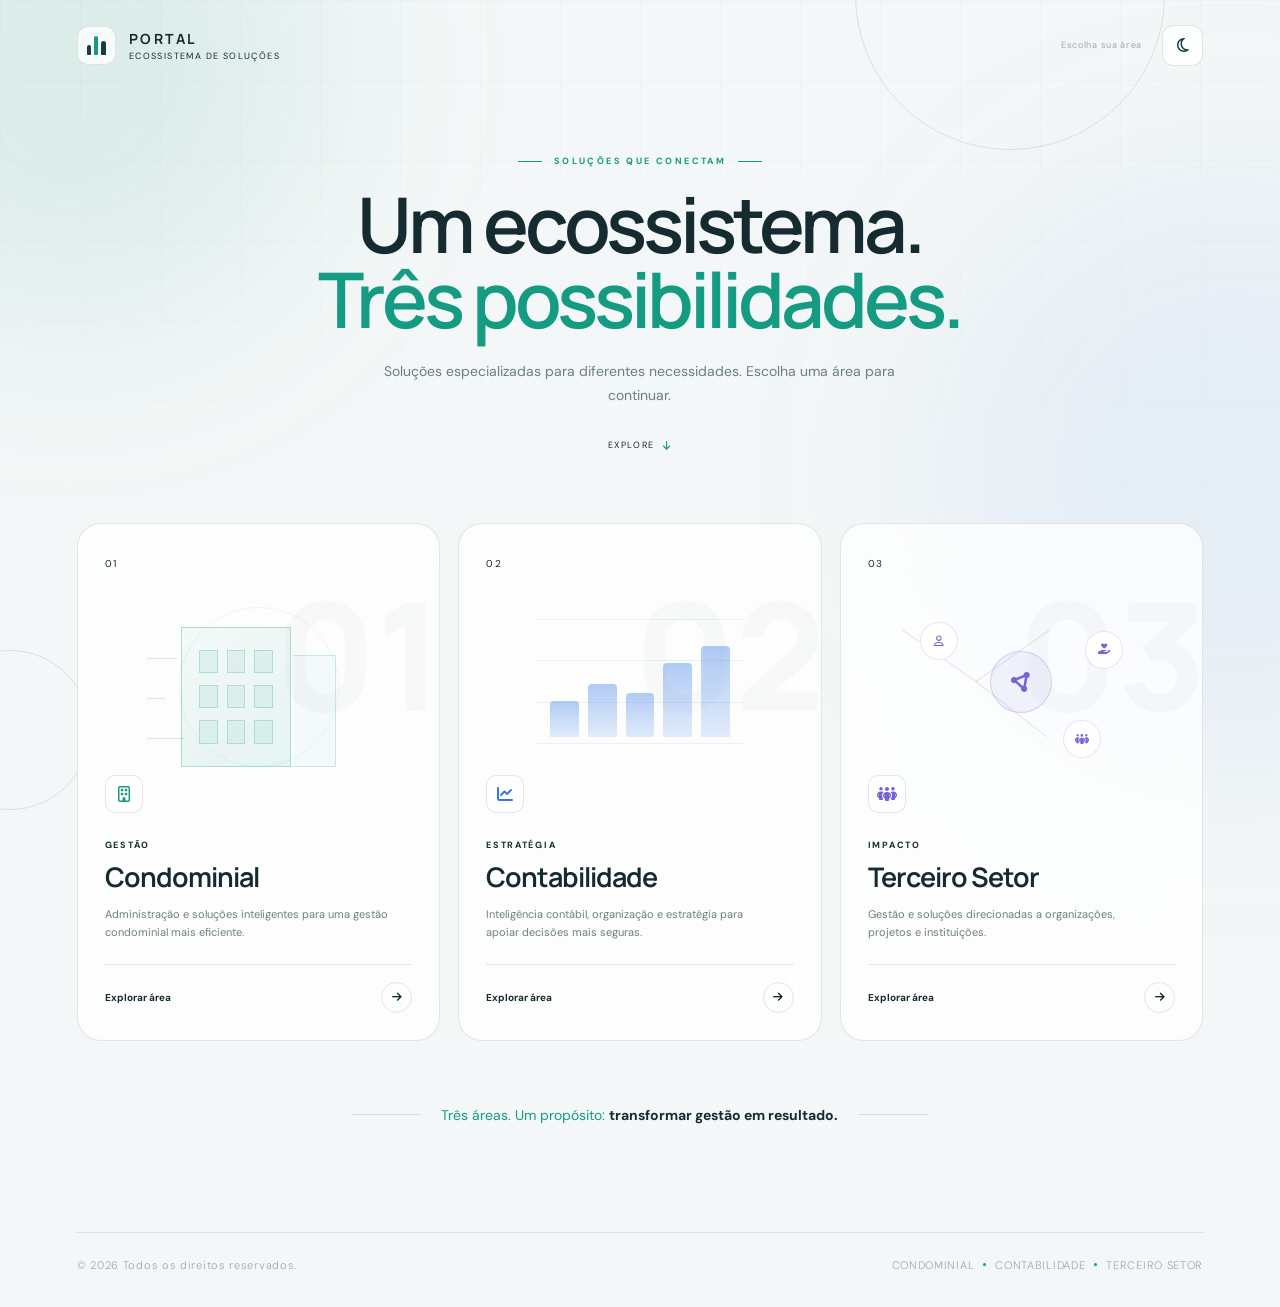
==== index.html @ c0bef86b "Adiciona páginas e arquivos do site  2. 2." ====
<!DOCTYPE html>
<html lang="pt-BR">

<head>
    <meta charset="UTF-8">

    <meta
        name="viewport"
        content="width=device-width, initial-scale=1.0"
    >

    <title>Portal | Escolha sua área</title>

    <meta
        name="description"
        content="Soluções especializadas para diferentes áreas de gestão."
    >

    <!-- FONTES -->
    <link rel="preconnect" href="https://fonts.googleapis.com">
    <link rel="preconnect" href="https://fonts.gstatic.com" crossorigin>

    <link
        href="https://fonts.googleapis.com/css2?family=DM+Sans:wght@400;500;600;700&family=Manrope:wght@500;600;700;800&display=swap"
        rel="stylesheet"
    >

    <!-- ÍCONES -->
    <link
        rel="stylesheet"
        href="https://cdnjs.cloudflare.com/ajax/libs/font-awesome/6.5.2/css/all.min.css"
    >

    <link rel="stylesheet" href="style.css">
</head>


<body>

    <!-- ==================================================
         FUNDO
    =================================================== -->

    <div class="background-grid"></div>

    <div class="glow glow-one"></div>
    <div class="glow glow-two"></div>

    <div class="orb orb-one"></div>
    <div class="orb orb-two"></div>


    <!-- ==================================================
         HEADER
    =================================================== -->

    <header class="portal-header">

        <div class="container header-content">

            <!--
                Futuramente colocamos aqui
                o nome/logo da empresa.
            -->

            <a href="index.html" class="brand">

                <div class="brand-symbol">
                    <span></span>
                    <span></span>
                    <span></span>
                </div>

                <div class="brand-text">
                    <strong>PORTAL</strong>
                    <small>ECOSSISTEMA DE SOLUÇÕES</small>
                </div>

            </a>


            <div class="header-right">

                <span class="header-message">
                    Escolha sua área
                </span>

                <button
                    class="theme-toggle"
                    id="themeToggle"
                    aria-label="Alterar tema"
                    title="Alterar tema"
                >
                    <i
                        class="fa-regular fa-moon"
                        id="themeIcon"
                    ></i>
                </button>

            </div>

        </div>

    </header>


    <!-- ==================================================
         MAIN
    =================================================== -->

    <main>

        <section class="hero">

            <div class="container">


                <!-- ======================================
                     INTRO
                ======================================= -->

                <div class="hero-intro">

                    <div class="eyebrow">

                        <span></span>

                        SOLUÇÕES QUE CONECTAM

                        <span></span>

                    </div>


                    <h1>
                        Um ecossistema.
                        <span>Três possibilidades.</span>
                    </h1>


                    <p>
                        Soluções especializadas para diferentes
                        necessidades. Escolha uma área para
                        continuar.
                    </p>


                    <div class="scroll-indicator">

                        <span>
                            EXPLORE
                        </span>

                        <i class="fa-solid fa-arrow-down"></i>

                    </div>

                </div>



                <!-- ======================================
                     CARDS
                ======================================= -->

                <div class="areas-grid">


                    <!-- ==================================
                         CONDOMINIAL
                    =================================== -->

                    <a
                        href="condominial.html"
                        class="area-card condominium-card"
                    >

                        <div class="card-background-number">
                            01
                        </div>


                        <div class="card-top">

                            <span class="card-number">
                                01
                            </span>

                            <span class="card-status">
                                ACESSAR
                            </span>

                        </div>


                        <!-- ILUSTRAÇÃO -->

                        <div class="card-visual building-visual">

                            <div class="building-main">

                                <div class="building-line line-one"></div>
                                <div class="building-line line-two"></div>
                                <div class="building-line line-three"></div>

                                <div class="building-windows">

                                    <span></span>
                                    <span></span>
                                    <span></span>

                                    <span></span>
                                    <span></span>
                                    <span></span>

                                    <span></span>
                                    <span></span>
                                    <span></span>

                                </div>

                            </div>


                            <div class="building-side"></div>

                            <div class="visual-circle"></div>

                        </div>


                        <div class="card-content">

                            <div class="card-icon">

                                <i class="fa-regular fa-building"></i>

                            </div>


                            <span class="card-category">
                                GESTÃO
                            </span>


                            <h2>
                                Condominial
                            </h2>


                            <p>
                                Administração e soluções
                                inteligentes para uma gestão
                                condominial mais eficiente.
                            </p>


                            <div class="card-link">

                                <span>
                                    Explorar área
                                </span>

                                <div class="arrow-circle">

                                    <i class="fa-solid fa-arrow-right"></i>

                                </div>

                            </div>

                        </div>

                    </a>



                    <!-- ==================================
                         CONTABILIDADE
                    =================================== -->

                    <!--
                        ALTERE contabilidade.html
                        caso o nome do seu arquivo seja outro.
                    -->

                    <a
                        href="contabilidade.html"
                        class="area-card accounting-card"
                    >

                        <div class="card-background-number">
                            02
                        </div>


                        <div class="card-top">

                            <span class="card-number">
                                02
                            </span>

                            <span class="card-status">
                                ACESSAR
                            </span>

                        </div>


                        <!-- GRÁFICO ABSTRATO -->

                        <div class="card-visual chart-visual">

                            <div class="chart-lines">

                                <span></span>
                                <span></span>
                                <span></span>
                                <span></span>

                            </div>


                            <div class="chart-bars">

                                <span style="height: 32%"></span>
                                <span style="height: 48%"></span>
                                <span style="height: 40%"></span>
                                <span style="height: 67%"></span>
                                <span style="height: 82%"></span>

                            </div>


                            <div class="chart-line">

                                <i></i>
                                <i></i>
                                <i></i>
                                <i></i>

                            </div>

                        </div>


                        <div class="card-content">

                            <div class="card-icon">

                                <i class="fa-solid fa-chart-line"></i>

                            </div>


                            <span class="card-category">
                                ESTRATÉGIA
                            </span>


                            <h2>
                                Contabilidade
                            </h2>


                            <p>
                                Inteligência contábil,
                                organização e estratégia para
                                apoiar decisões mais seguras.
                            </p>


                            <div class="card-link">

                                <span>
                                    Explorar área
                                </span>

                                <div class="arrow-circle">

                                    <i class="fa-solid fa-arrow-right"></i>

                                </div>

                            </div>

                        </div>

                    </a>



                    <!-- ==================================
                         TERCEIRO SETOR
                    =================================== -->

                    <a
                        href="terceirosetor.html"
                        class="area-card social-card"
                    >

                        <div class="card-background-number">
                            03
                        </div>


                        <div class="card-top">

                            <span class="card-number">
                                03
                            </span>

                            <span class="card-status">
                                ACESSAR
                            </span>

                        </div>


                        <!-- CONEXÕES -->

                        <div class="card-visual network-visual">

                            <div class="network-center">

                                <i class="fa-solid fa-circle-nodes"></i>

                            </div>


                            <span class="network-line network-line-one"></span>
                            <span class="network-line network-line-two"></span>
                            <span class="network-line network-line-three"></span>


                            <div class="network-node node-one">
                                <i class="fa-regular fa-user"></i>
                            </div>


                            <div class="network-node node-two">
                                <i class="fa-solid fa-hand-holding-heart"></i>
                            </div>


                            <div class="network-node node-three">
                                <i class="fa-solid fa-people-group"></i>
                            </div>

                        </div>


                        <div class="card-content">

                            <div class="card-icon">

                                <i class="fa-solid fa-people-group"></i>

                            </div>


                            <span class="card-category">
                                IMPACTO
                            </span>


                            <h2>
                                Terceiro Setor
                            </h2>


                            <p>
                                Gestão e soluções direcionadas
                                a organizações, projetos e
                                instituições.
                            </p>


                            <div class="card-link">

                                <span>
                                    Explorar área
                                </span>

                                <div class="arrow-circle">

                                    <i class="fa-solid fa-arrow-right"></i>

                                </div>

                            </div>

                        </div>

                    </a>

                </div>



                <!-- ======================================
                     FOOTER DA HOME
                ======================================= -->

                <div class="portal-message">

                    <span></span>

                    <p>
                        Três áreas. Um propósito:
                        <strong>
                            transformar gestão em resultado.
                        </strong>
                    </p>

                    <span></span>

                </div>

            </div>

        </section>

    </main>


    <!-- ==================================================
         FOOTER
    =================================================== -->

    <footer>

        <div class="container footer-content">

            <p>
                © <span id="year"></span>
                Todos os direitos reservados.
            </p>


            <div>

                <span>
                    CONDOMINIAL
                </span>

                <i></i>

                <span>
                    CONTABILIDADE
                </span>

                <i></i>

                <span>
                    TERCEIRO SETOR
                </span>

            </div>

        </div>

    </footer>


    <script src="inicio.js"></script>

</body>
</html>
---- style.css ----
/* ======================================================
   PORTAL
   ECOSSISTEMA DE SOLUÇÕES
====================================================== */

:root {

    --background: #f4f7f7;
    --surface: rgba(255, 255, 255, .76);
    --surface-solid: #ffffff;

    --text: #152b30;
    --text-soft: #6c7e82;
    --text-light: #9aa9ac;

    --line: rgba(21, 43, 48, .11);

    --primary: #153e47;
    --green: #149b82;
    --blue: #3478e5;
    --violet: #7464d8;

    --card-radius: 24px;

    --shadow:
        0 30px 80px rgba(25, 54, 60, .10);

}


/* ======================================================
   RESET
====================================================== */

* {
    margin: 0;
    padding: 0;
    box-sizing: border-box;
}


html {
    scroll-behavior: smooth;
}


body {

    min-height: 100vh;

    position: relative;

    overflow-x: hidden;

    background:
        var(--background);

    color:
        var(--text);

    font-family:
        "DM Sans",
        sans-serif;

    -webkit-font-smoothing:
        antialiased;

}


a {
    color: inherit;
    text-decoration: none;
}


button {
    font: inherit;
}


.container {

    width:
        min(1240px, 88%);

    margin:
        0 auto;

}


/* ======================================================
   BACKGROUND
====================================================== */

.background-grid {

    position: fixed;

    inset: 0;

    z-index: -5;

    pointer-events: none;

    opacity: .38;

    background-image:

        linear-gradient(
            var(--line) 1px,
            transparent 1px
        ),

        linear-gradient(
            90deg,
            var(--line) 1px,
            transparent 1px
        );

    background-size:
        80px 80px;

    mask-image:
        linear-gradient(
            to bottom,
            rgba(0,0,0,.5),
            transparent 75%
        );

}


.glow {

    position: fixed;

    z-index: -4;

    border-radius: 50%;

    filter: blur(100px);

    pointer-events: none;

}


.glow-one {

    width: 500px;
    height: 500px;

    left: -180px;
    top: -180px;

    background:
        rgba(20, 155, 130, .11);

}


.glow-two {

    width: 600px;
    height: 600px;

    right: -250px;
    top: 170px;

    background:
        rgba(52, 120, 229, .07);

}


/* DECORAÇÕES */

.orb {

    position: fixed;

    z-index: -3;

    border:
        1px solid var(--line);

    border-radius: 50%;

    pointer-events: none;

}


.orb-one {

    width: 310px;
    height: 310px;

    top: -160px;
    right: 9%;

}


.orb-two {

    width: 160px;
    height: 160px;

    left: -70px;
    bottom: 10%;

}


/* ======================================================
   HEADER
====================================================== */

.portal-header {

    height: 90px;

    position: relative;

    z-index: 100;

    display: flex;

    align-items: center;

}


.header-content {

    display: flex;

    align-items: center;

    justify-content: space-between;

}


/* ======================================================
   MARCA TEMPORÁRIA
====================================================== */

.brand {

    display: flex;

    align-items: center;

    gap: 13px;

}


.brand-symbol {

    width: 39px;
    height: 39px;

    position: relative;

    display: flex;

    align-items: flex-end;

    justify-content: center;

    gap: 3px;

    padding:
        9px;

    border:
        1px solid var(--line);

    border-radius: 11px;

    background:
        var(--surface);

    backdrop-filter:
        blur(15px);

}


.brand-symbol span {

    width: 5px;

    display: block;

    border-radius:
        3px 3px 1px 1px;

    background:
        var(--primary);

}


.brand-symbol span:nth-child(1) {
    height: 10px;
}


.brand-symbol span:nth-child(2) {

    height: 19px;

    background:
        var(--green);

}


.brand-symbol span:nth-child(3) {
    height: 14px;
}


.brand-text strong {

    display: block;

    font-family:
        Manrope,
        sans-serif;

    font-size: 14px;

    letter-spacing: 2.5px;

}


.brand-text small {

    display: block;

    margin-top: 2px;

    color:
        var(--shadow);

    font-size: 9px;

    letter-spacing: 1.4px;

}


/* ======================================================
   HEADER DIREITO
====================================================== */

.header-right {

    display: flex;

    align-items: center;

    gap: 20px;

}


.header-message {

    color:
        var(--text-light);

    font-size: 9px;

    letter-spacing: .7px;

}


.theme-toggle {

    width: 41px;
    height: 41px;

    display: grid;

    place-items: center;

    border:
        1px solid var(--line);

    border-radius: 11px;

    background:
        var(--surface);

    color:
        var(--primary);

    cursor: pointer;

    backdrop-filter:
        blur(15px);

    transition:
        transform .25s ease,
        background .25s ease,
        color .25s ease;

}


.theme-toggle:hover {

    transform:
        translateY(-2px);

    color:
        var(--green);

}


/* ======================================================
   HERO
====================================================== */

.hero {

    min-height:
        calc(100vh - 90px);

    padding:
        65px 0 80px;

}


/* ======================================================
   INTRO
====================================================== */

.hero-intro {

    max-width: 850px;

    margin:
        0 auto 70px;

    text-align: center;

}


.eyebrow {

    display: flex;

    align-items: center;

    justify-content: center;

    gap: 12px;

    color:
        var(--green);

    font-size: 9px;

    font-weight: 700;

    letter-spacing: 2.4px;

}


.eyebrow span {

    width: 24px;
    height: 1px;

    background:
        var(--green);

}


.hero h1 {

    margin:
        19px 0 22px;

    font-family:
        Manrope,
        sans-serif;

    font-size:
        clamp(49px, 6vw, 79px);

    font-weight: 600;

    line-height: .98;

    letter-spacing: -4px;

}


.hero h1 span {

    display: block;

    color:
        var(--green);

}


.hero-intro > p {

    max-width: 530px;

    margin:
        0 auto;

    color:
        var(--text-soft);

    font-size: 14px;

    line-height: 1.75;

}


.scroll-indicator {

    margin-top: 31px;

    display: inline-flex;

    align-items: center;

    gap: 8px;

    color:
        var(--shadow);

    font-size: 9px;

    letter-spacing: 1.6px;

}


.scroll-indicator i {

    color:
        var(--green);

    font-size: 10px;

    animation:
        arrowDown 1.8s infinite;

}


@keyframes arrowDown {

    0%,
    100% {
        transform: translateY(0);
    }

    50% {
        transform: translateY(5px);
    }

}


/* ======================================================
   GRID
====================================================== */

.areas-grid {

    display: grid;

    grid-template-columns:
        repeat(3, 1fr);

    gap: 18px;

}


/* ======================================================
   CARD
====================================================== */

.area-card {

    min-height: 515px;

    position: relative;

    display: flex;

    flex-direction: column;

    overflow: hidden;

    padding: 27px;

    border:
        1px solid var(--line);

    border-radius:
        var(--card-radius);

    background:
        var(--surface);

    backdrop-filter:
        blur(20px);

    transition:
        transform .4s cubic-bezier(.2,.8,.2,1),
        box-shadow .4s ease,
        border-color .4s ease,
        opacity .4s ease;

}


.area-card:hover {

    transform:
        translateY(-10px);

    border-color:
        rgba(20, 155, 130, .35);

    box-shadow:
        var(--shadow);

}


/* OUTROS CARDS DIMINUEM */

.areas-grid:has(.area-card:hover)
.area-card:not(:hover) {

    opacity: .57;

    transform:
        scale(.985);

}


/* ======================================================
   NÚMERO DE FUNDO
====================================================== */

.card-background-number {

    position: absolute;

    right: -5px;
    top: 55px;

    color:
        rgba(21, 43, 48, .025);

    font-family:
        Manrope,
        sans-serif;

    font-size: 150px;

    font-weight: 800;

    line-height: 1;

    pointer-events: none;

}


/* ======================================================
   CARD TOP
====================================================== */

.card-top {

    position: relative;

    z-index: 2;

    display: flex;

    align-items: center;

    justify-content: space-between;

}


.card-number {

    color:
        var(--shadow);

    font-size: 10px;

    letter-spacing: 1.5px;

}


.card-status {

    padding:
        6px 9px;

    border:
        1px solid var(--line);

    border-radius: 20px;

    color:
        var(--text-light);

    font-size: 9px;

    font-weight: 700;

    letter-spacing: 1.4px;

    opacity: 0;

    transform:
        translateY(-5px);

    transition:
        .3s ease;

}


.area-card:hover
.card-status {

    opacity: 1;

    transform:
        translateY(0);

}


/* ======================================================
   CARD VISUAL
====================================================== */

.card-visual {

    height: 170px;

    position: relative;

    margin:
        20px 0 8px;

}


/* ======================================================
   PRÉDIO
====================================================== */

.building-visual {

    display: flex;

    align-items: flex-end;

    justify-content: center;

}


.building-main {

    width: 110px;
    height: 140px;

    position: relative;

    z-index: 2;

    border:
        1px solid
        rgba(20, 155, 130, .30);

    background:

        linear-gradient(
            145deg,
            rgba(20,155,130,.04),
            rgba(20,155,130,.10)
        );

    transition:
        transform .45s ease;

}


.area-card:hover
.building-main {

    transform:
        translateY(-7px);

}


.building-side {

    width: 43px;
    height: 112px;

    margin-left: 2px;

    border:
        1px solid
        rgba(20,155,130,.18);

    border-left: 0;

    background:
        rgba(20,155,130,.035);

}


.building-windows {

    position: absolute;

    inset: 22px 17px;

    display: grid;

    grid-template-columns:
        repeat(3, 1fr);

    gap: 12px 9px;

}


.building-windows span {

    border:
        1px solid
        rgba(20,155,130,.22);

    background:
        rgba(20,155,130,.08);

}


.building-line {

    height: 1px;

    position: absolute;

    left: -35px;

    background:
        rgba(20,155,130,.20);

}


.line-one {

    width: 30px;

    top: 30px;

}


.line-two {

    width: 18px;

    top: 70px;

}


.line-three {

    width: 38px;

    top: 110px;

}


.visual-circle {

    width: 160px;
    height: 160px;

    position: absolute;

    border:
        1px solid
        rgba(20,155,130,.08);

    border-radius: 50%;

}


/* ======================================================
   CONTABILIDADE
====================================================== */

.chart-visual {

    display: flex;

    align-items: center;

    justify-content: center;

}


.chart-lines {

    width: 210px;
    height: 125px;

    position: absolute;

    display: flex;

    flex-direction: column;

    justify-content: space-between;

}


.chart-lines span {

    width: 100%;
    height: 1px;

    background:
        rgba(52,120,229,.10);

}


.chart-bars {

    width: 180px;
    height: 110px;

    position: relative;

    z-index: 2;

    display: flex;

    align-items: flex-end;

    gap: 9px;

}


.chart-bars span {

    flex: 1;

    background:

        linear-gradient(
            to top,
            rgba(52,120,229,.14),
            rgba(52,120,229,.38)
        );

    border-radius:
        4px 4px 1px 1px;

    transition:
        height .45s ease,
        transform .45s ease;

}


.accounting-card:hover
.chart-bars span {

    transform:
        translateY(-5px);

}


.chart-bars span:nth-child(2) {
    transition-delay: .03s;
}


.chart-bars span:nth-child(3) {
    transition-delay: .06s;
}


.chart-bars span:nth-child(4) {
    transition-delay: .09s;
}


.chart-bars span:nth-child(5) {
    transition-delay: .12s;
}


/* ======================================================
   TERCEIRO SETOR
====================================================== */

.network-visual {

    display: flex;

    align-items: center;

    justify-content: center;

}


.network-center {

    width: 62px;
    height: 62px;

    position: relative;

    z-index: 3;

    display: grid;

    place-items: center;

    border:
        1px solid
        rgba(116,100,216,.25);

    border-radius: 50%;

    background:
        rgba(116,100,216,.08);

    color:
        var(--violet);

    font-size: 20px;

    transition:
        transform .4s ease;

}


.social-card:hover
.network-center {

    transform:
        scale(1.1)
        rotate(7deg);

}


.network-node {

    width: 38px;
    height: 38px;

    position: absolute;

    z-index: 3;

    display: grid;

    place-items: center;

    border:
        1px solid
        rgba(116,100,216,.18);

    border-radius: 50%;

    background:
        var(--surface-solid);

    color:
        var(--violet);

    font-size: 11px;

    transition:
        transform .4s ease;

}


.node-one {

    left: 17%;
    top: 15%;

}


.node-two {

    right: 17%;
    top: 20%;

}


.node-three {

    right: 24%;
    bottom: 5%;

}


.social-card:hover
.node-one {

    transform:
        translate(-5px, -4px);

}


.social-card:hover
.node-two {

    transform:
        translate(5px, -4px);

}


.social-card:hover
.node-three {

    transform:
        translate(5px, 5px);

}


.network-line {

    width: 90px;
    height: 1px;

    position: absolute;

    z-index: 1;

    background:
        rgba(116,100,216,.18);

    transform-origin:
        left center;

}


.network-line-one {

    transform:
        rotate(-145deg);

}


.network-line-two {

    transform:
        rotate(-35deg);

}


.network-line-three {

    transform:
        rotate(38deg);

}


/* ======================================================
   CARD CONTENT
====================================================== */

.card-content {

    position: relative;

    z-index: 4;

    margin-top: auto;

}


.card-icon {

    width: 38px;
    height: 38px;

    margin-bottom: 19px;

    display: grid;

    place-items: center;

    border:
        1px solid var(--line);

    border-radius: 10px;

    color:
        var(--green);

    background:
        rgba(255,255,255,.35);

}


.accounting-card
.card-icon {

    color:
        var(--blue);

}


.social-card
.card-icon {

    color:
        var(--violet);

}


.card-category {

    color:
        var(--shadow);

    font-size: 9px;

    font-weight: 700;

    letter-spacing: 1.7px;

}


.card-content h2 {

    margin:
        5px 0 10px;

    font-family:
        Manrope,
        sans-serif;

    font-size: 27px;

    font-weight: 650;

    letter-spacing: -1px;

}


.card-content p {

    max-width: 290px;

    color:
        var(--text-soft);

    font-size: 11px;

    line-height: 1.7;

}


/* ======================================================
   CARD LINK
====================================================== */

.card-link {

    margin-top: 22px;

    padding-top: 17px;

    display: flex;

    align-items: center;

    justify-content: space-between;

    border-top:
        1px solid var(--line);

}


.card-link > span {

    color:
        var(--text);

    font-size: 10px;

    font-weight: 700;

}


.arrow-circle {

    width: 31px;
    height: 31px;

    display: grid;

    place-items: center;

    border:
        1px solid var(--line);

    border-radius: 50%;

    color:
        var(--text);

    font-size: 11px;

    transition:
        transform .3s ease,
        background .3s ease,
        color .3s ease;

}


.area-card:hover
.arrow-circle {

    transform:
        translateX(4px);

    background:
        var(--primary);

    border-color:
        var(--primary);

    color:
        white;

}


/* ======================================================
   MENSAGEM
====================================================== */

.portal-message {

    margin-top: 65px;

    display: flex;

    align-items: center;

    justify-content: center;

    gap: 20px;

    color:
        var(--green);

    text-align: center;

    font-size: 14px;

}


.portal-message > span {

    width: 70px;
    height: 1px;

    background:
        var(--line);

}


.portal-message strong {

    color:
        var(--text);

}


/* ======================================================
   FOOTER
====================================================== */

footer {

    padding:
        28px 0 35px;

    color:
        var(--text-light);

}


.footer-content {

    padding-top: 25px;

    display: flex;

    align-items: center;

    justify-content: space-between;

    border-top:
        1px solid var(--line);

    font-size: 11px;
    font-weight: 300;

    letter-spacing: .7px;

}


.footer-content > div {

    display: flex;

    align-items: center;

    gap: 9px;

}


.footer-content i {

    width: 3px;
    height: 3px;

    background:
        var(--green);

    border-radius: 50%;

}


/* ======================================================
   DARK MODE
====================================================== */

body.dark-theme {

    --background: #0c1013;

    --surface:
        rgba(24, 29, 33, .75);

    --surface-solid:
        #181d21;

    --text:
        #f0f4f3;

    --text-soft:
        #98a5a7;

    --text-light:
        #68777a;

    --line:
        rgba(255,255,255,.075);

    --primary:
        #62d5bd;

    --green:
        #48cdb1;

    --blue:
        #639bf2;

    --violet:
        #9889ed;

    --shadow:
        0 35px 90px
        rgba(0,0,0,.30);

}


body.dark-theme
.background-grid {

    opacity: .25;

}


body.dark-theme
.glow-one {

    background:
        rgba(72,205,177,.08);

}


body.dark-theme
.glow-two {

    background:
        rgba(99,155,242,.05);

}


body.dark-theme
.card-background-number {

    color:
        rgba(255,255,255,.018);

}


body.dark-theme
.card-icon {

    background:
        rgba(255,255,255,.025);

}


body.dark-theme
.area-card:hover {

    border-color:
        rgba(72,205,177,.25);

}


body.dark-theme
.network-node {

    background:
        #1b2024;

}


/* ======================================================
   ENTRADA DOS ELEMENTOS
====================================================== */

.reveal {

    opacity: 0;

    transform:
        translateY(25px);

}


.reveal.visible {

    opacity: 1;

    transform:
        translateY(0);

    transition:
        opacity .7s ease,
        transform .7s ease;

}


/* ======================================================
   RESPONSIVO
====================================================== */

@media (max-width: 950px) {

    .areas-grid {

        grid-template-columns:
            1fr;

        max-width: 650px;

        margin:
            0 auto;

    }


    .area-card {

        min-height: 470px;

    }


    .areas-grid:has(.area-card:hover)
    .area-card:not(:hover) {

        opacity: 1;

        transform: none;

    }


    .hero-intro {

        margin-bottom: 50px;

    }

}


@media (max-width: 600px) {

    .container {

        width: 90%;

    }


    .portal-header {

        height: 75px;

    }


    .brand-text small {

        display: none;

    }


    .header-message {

        display: none;

    }


    .hero {

        padding:
            50px 0 65px;

    }


    .hero h1 {

        font-size: 46px;

        letter-spacing: -2.8px;

    }


    .hero-intro > p {

        font-size: 12px;

    }


    .area-card {

        min-height: 455px;

        padding: 23px;

        border-radius: 20px;

    }


    .card-visual {

        height: 150px;

    }


    .portal-message > span {

        display: none;

    }


    .footer-content {

        flex-direction: column;

        align-items: flex-start;

        gap: 15px;
        font-size: 12px;

    }


    .footer-content > div {

        flex-wrap: wrap;

    }

}
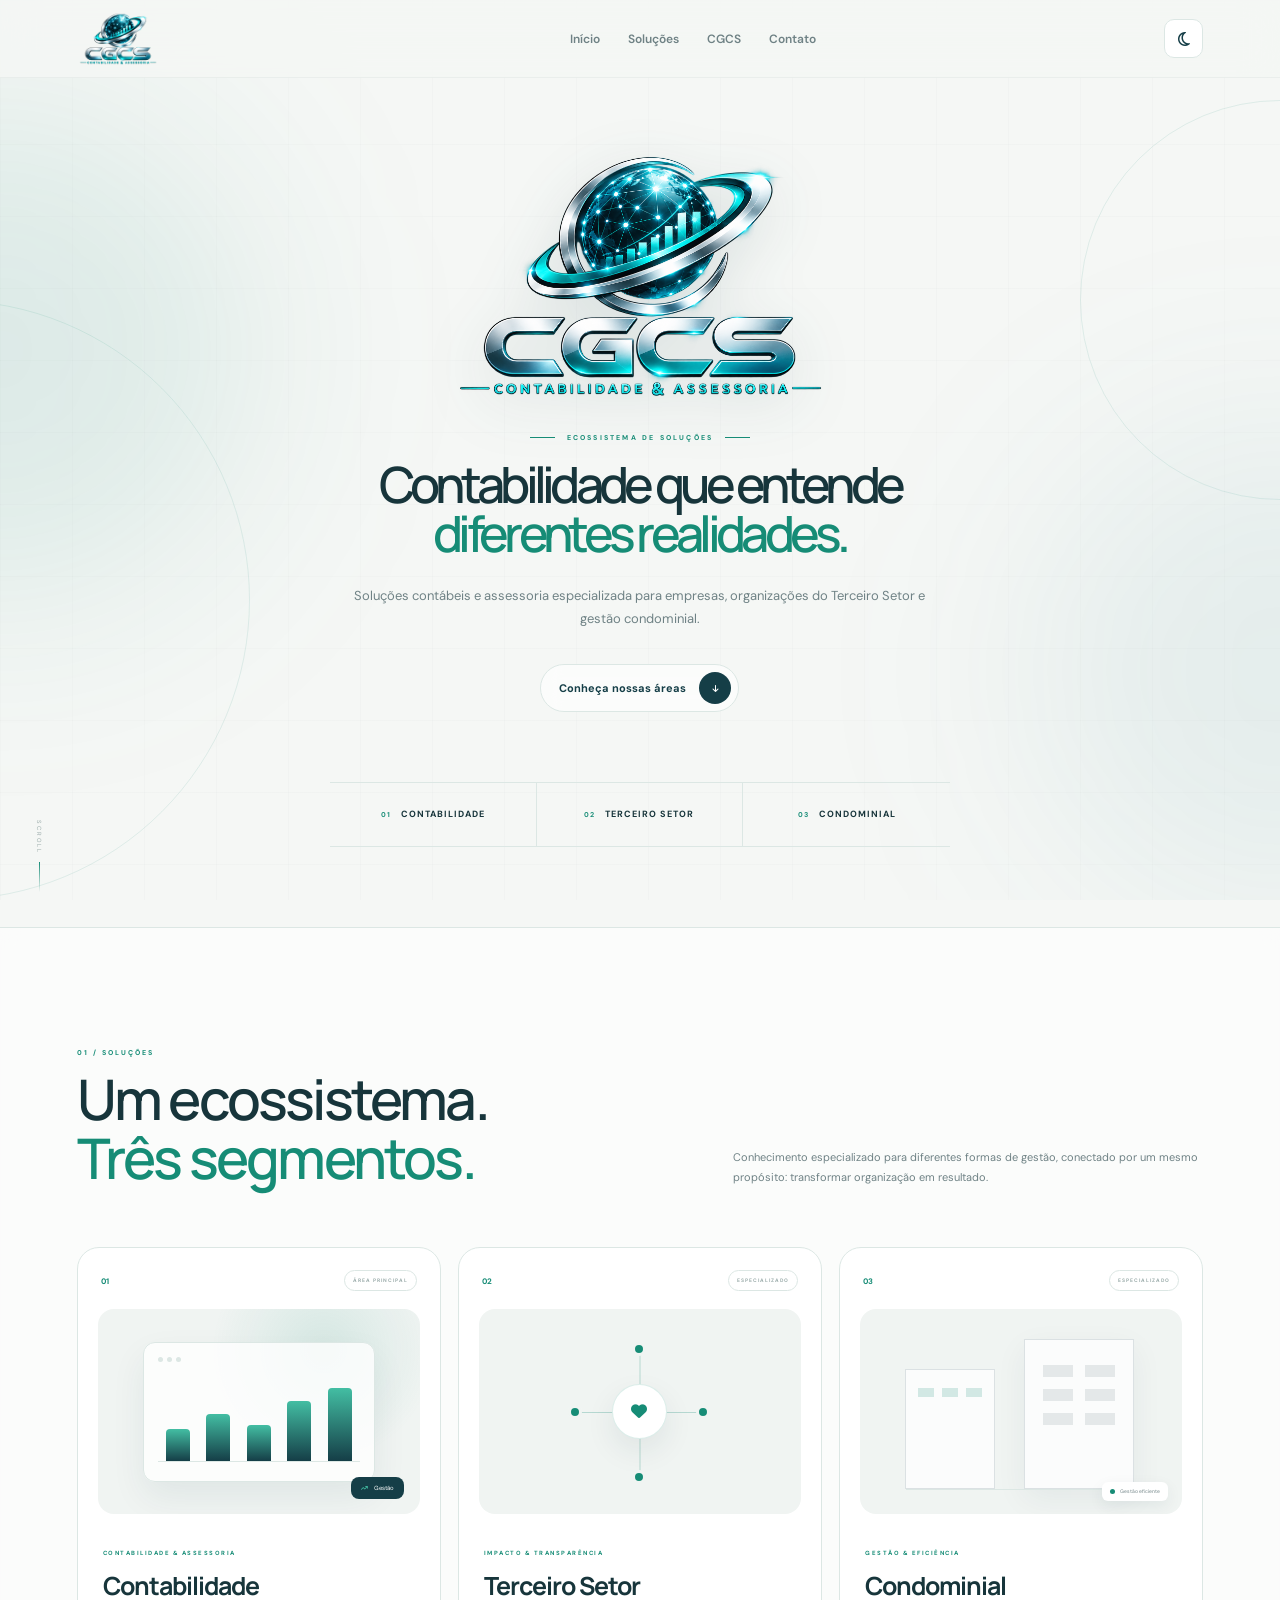
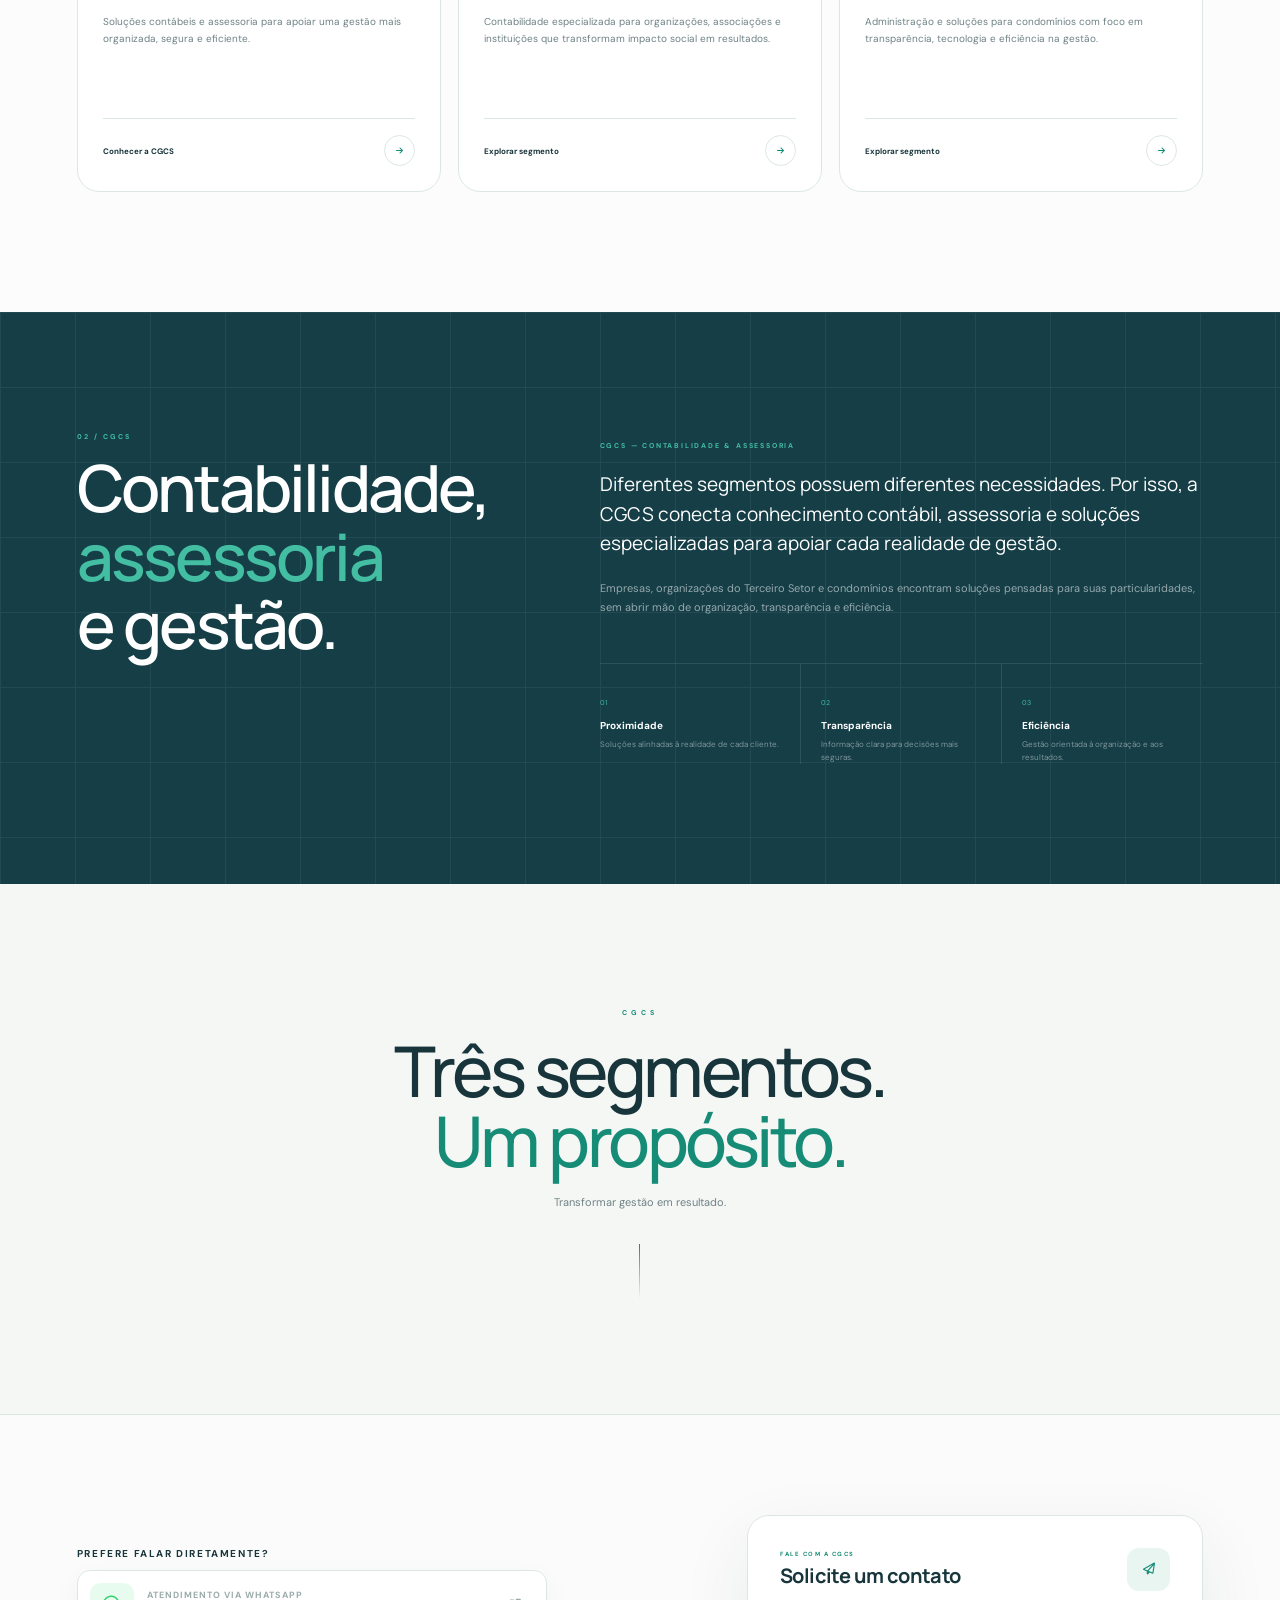
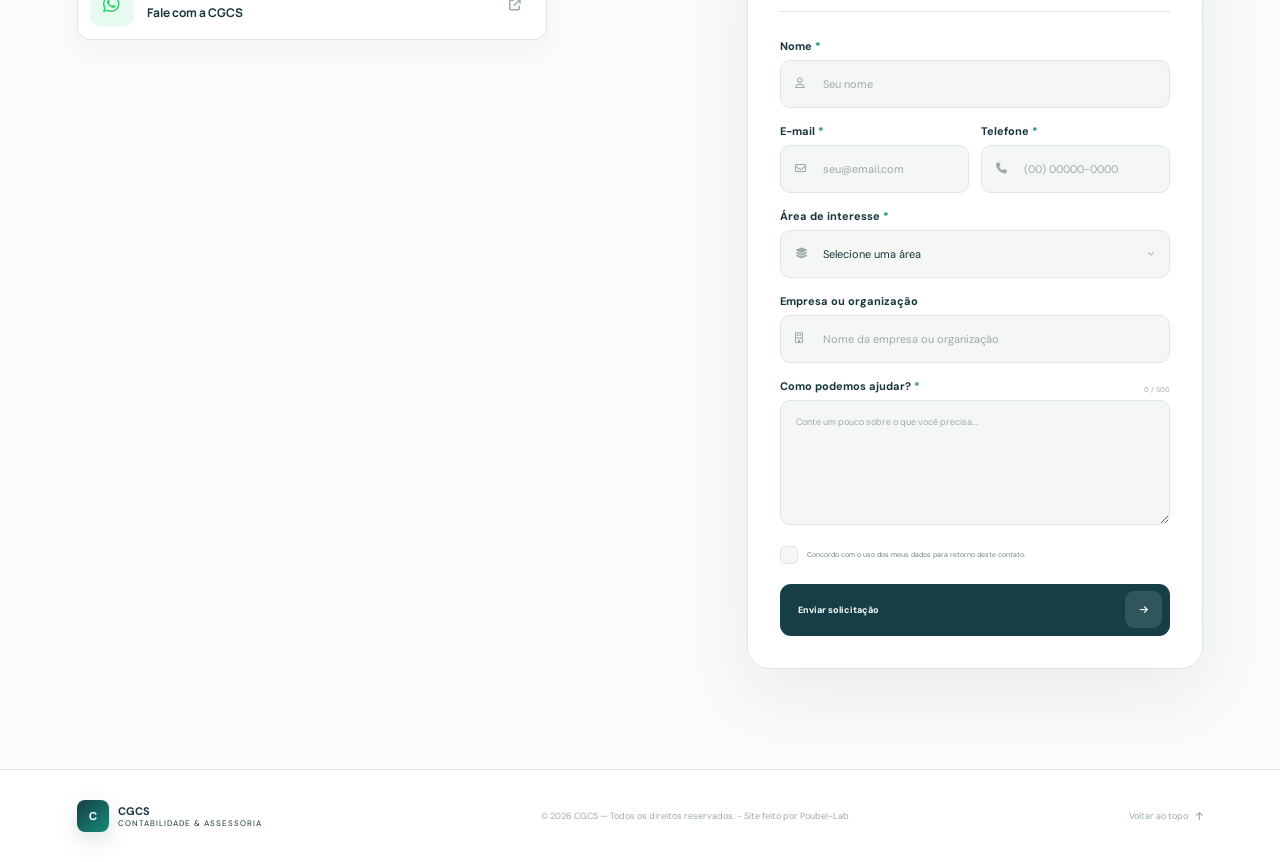
==== commit 496aa877: "Mudança de portal para pagina inicial Tivemos que mudar a pagina para logo" ====
--- a/index.html
+++ b/index.html
@@ -9,23 +9,23 @@
         content="width=device-width, initial-scale=1.0"
     >
 
-    <title>Portal | Escolha sua área</title>
+    <title>CGCS — Contabilidade & Assessoria</title>
 
     <meta
         name="description"
-        content="Soluções especializadas para diferentes áreas de gestão."
+        content="CGCS Contabilidade & Assessoria. Soluções especializadas em contabilidade, terceiro setor e gestão condominial."
     >
 
-    <!-- FONTES -->
+    <!-- GOOGLE FONTS -->
     <link rel="preconnect" href="https://fonts.googleapis.com">
     <link rel="preconnect" href="https://fonts.gstatic.com" crossorigin>
 
     <link
-        href="https://fonts.googleapis.com/css2?family=DM+Sans:wght@400;500;600;700&family=Manrope:wght@500;600;700;800&display=swap"
+        href="https://fonts.googleapis.com/css2?family=DM+Sans:wght@400;500;600;700&family=Manrope:wght@400;500;600;700;800&display=swap"
         rel="stylesheet"
     >
 
-    <!-- ÍCONES -->
+    <!-- FONT AWESOME -->
     <link
         rel="stylesheet"
         href="https://cdnjs.cloudflare.com/ajax/libs/font-awesome/6.5.2/css/all.min.css"
@@ -37,11 +37,13 @@
 
 <body>
 
-    <!-- ==================================================
-         FUNDO
-    =================================================== -->
-
-    <div class="background-grid"></div>
+<!-- =====================================================
+     BACKGROUND
+===================================================== -->
+
+<div class="page-background" aria-hidden="true">
+
+    <div class="grid-background"></div>
 
     <div class="glow glow-one"></div>
     <div class="glow glow-two"></div>
@@ -49,521 +51,1154 @@
     <div class="orb orb-one"></div>
     <div class="orb orb-two"></div>
 
-
-    <!-- ==================================================
-         HEADER
-    =================================================== -->
-
-    <header class="portal-header">
-
-        <div class="container header-content">
-
-            <!--
-                Futuramente colocamos aqui
-                o nome/logo da empresa.
-            -->
-
-            <a href="index.html" class="brand">
-
-                <div class="brand-symbol">
-                    <span></span>
-                    <span></span>
-                    <span></span>
-                </div>
-
-                <div class="brand-text">
-                    <strong>PORTAL</strong>
-                    <small>ECOSSISTEMA DE SOLUÇÕES</small>
-                </div>
-
+</div>
+
+
+<!-- =====================================================
+     HEADER
+===================================================== -->
+
+<header class="header" id="header">
+
+    <div class="container header-container">
+
+        <!-- MARCA -->
+<a href="#inicio" class="brand brand-logo">
+    <img
+        src="logo-cgcs.png"
+        alt="CGCS - Contabilidade & Assessoria"
+        class="header-logo"
+    >
+</a>
+
+
+        <!-- MENU -->
+
+        <nav class="nav" id="nav">
+
+            <a href="#inicio">
+                Início
             </a>
 
-
-            <div class="header-right">
-
-                <span class="header-message">
-                    Escolha sua área
+            <a href="#solucoes">
+                Soluções
+            </a>
+
+            <a href="#cgcs">
+                CGCS
+            </a>
+
+            <a href="#contato">
+                Contato
+            </a>
+
+        </nav>
+
+
+        <!-- AÇÕES -->
+
+        <div class="header-actions">
+
+            <button
+                class="theme-toggle"
+                id="themeToggle"
+                aria-label="Alternar tema"
+            >
+                <i
+                    class="fa-regular fa-moon"
+                    id="themeIcon"
+                ></i>
+            </button>
+
+
+            <button
+                class="menu-toggle"
+                id="menuToggle"
+                aria-label="Abrir menu"
+            >
+                <i class="fa-solid fa-bars"></i>
+            </button>
+
+        </div>
+
+    </div>
+
+</header>
+
+
+
+<main>
+
+
+<!-- =====================================================
+     HERO
+===================================================== -->
+
+<section class="hero" id="inicio">
+
+    <div class="container hero-container">
+
+
+        <!-- MARCA CENTRAL -->
+
+        <div class="hero-brand reveal">
+
+    <img
+        src="logo-cgcs.png"
+        alt="CGCS - Contabilidade & Assessoria"
+        class="hero-logo"
+    >
+
+</div>
+
+
+
+        <!-- EYEBROW -->
+
+        <div class="eyebrow reveal">
+
+            <span class="eyebrow-line"></span>
+
+            <span>
+                ECOSSISTEMA DE SOLUÇÕES
+            </span>
+
+            <span class="eyebrow-line"></span>
+
+        </div>
+
+
+
+        <!-- TÍTULO -->
+
+        <h1 class="reveal">
+
+            Contabilidade que entende
+
+            <span>
+                diferentes realidades.
+            </span>
+
+        </h1>
+
+
+
+        <p class="hero-description reveal">
+
+            Soluções contábeis e assessoria especializada
+            para empresas, organizações do Terceiro Setor
+            e gestão condominial.
+
+        </p>
+
+
+
+        <a
+            href="#solucoes"
+            class="explore-button reveal"
+        >
+
+            <span>
+                Conheça nossas áreas
+            </span>
+
+            <div>
+                <i class="fa-solid fa-arrow-down"></i>
+            </div>
+
+        </a>
+
+
+
+        <!-- INDICADORES -->
+
+        <div class="hero-indicators reveal">
+
+            <div>
+
+                <span class="indicator-number">
+                    01
                 </span>
 
-                <button
-                    class="theme-toggle"
-                    id="themeToggle"
-                    aria-label="Alterar tema"
-                    title="Alterar tema"
-                >
-                    <i
-                        class="fa-regular fa-moon"
-                        id="themeIcon"
-                    ></i>
-                </button>
+                <span>
+                    CONTABILIDADE
+                </span>
 
             </div>
 
-        </div>
-
-    </header>
-
-
-    <!-- ==================================================
-         MAIN
-    =================================================== -->
-
-    <main>
-
-        <section class="hero">
-
-            <div class="container">
-
-
-                <!-- ======================================
-                     INTRO
-                ======================================= -->
-
-                <div class="hero-intro">
-
-                    <div class="eyebrow">
-
-                        <span></span>
-
-                        SOLUÇÕES QUE CONECTAM
-
-                        <span></span>
-
-                    </div>
-
-
-                    <h1>
-                        Um ecossistema.
-                        <span>Três possibilidades.</span>
-                    </h1>
-
-
-                    <p>
-                        Soluções especializadas para diferentes
-                        necessidades. Escolha uma área para
-                        continuar.
-                    </p>
-
-
-                    <div class="scroll-indicator">
-
-                        <span>
-                            EXPLORE
-                        </span>
-
-                        <i class="fa-solid fa-arrow-down"></i>
-
-                    </div>
-
-                </div>
-
-
-
-                <!-- ======================================
-                     CARDS
-                ======================================= -->
-
-                <div class="areas-grid">
-
-
-                    <!-- ==================================
-                         CONDOMINIAL
-                    =================================== -->
-
-                    <a
-                        href="condominial.html"
-                        class="area-card condominium-card"
-                    >
-
-                        <div class="card-background-number">
-                            01
-                        </div>
-
-
-                        <div class="card-top">
-
-                            <span class="card-number">
-                                01
-                            </span>
-
-                            <span class="card-status">
-                                ACESSAR
-                            </span>
-
-                        </div>
-
-
-                        <!-- ILUSTRAÇÃO -->
-
-                        <div class="card-visual building-visual">
-
-                            <div class="building-main">
-
-                                <div class="building-line line-one"></div>
-                                <div class="building-line line-two"></div>
-                                <div class="building-line line-three"></div>
-
-                                <div class="building-windows">
-
-                                    <span></span>
-                                    <span></span>
-                                    <span></span>
-
-                                    <span></span>
-                                    <span></span>
-                                    <span></span>
-
-                                    <span></span>
-                                    <span></span>
-                                    <span></span>
-
-                                </div>
-
-                            </div>
-
-
-                            <div class="building-side"></div>
-
-                            <div class="visual-circle"></div>
-
-                        </div>
-
-
-                        <div class="card-content">
-
-                            <div class="card-icon">
-
-                                <i class="fa-regular fa-building"></i>
-
-                            </div>
-
-
-                            <span class="card-category">
-                                GESTÃO
-                            </span>
-
-
-                            <h2>
-                                Condominial
-                            </h2>
-
-
-                            <p>
-                                Administração e soluções
-                                inteligentes para uma gestão
-                                condominial mais eficiente.
-                            </p>
-
-
-                            <div class="card-link">
-
-                                <span>
-                                    Explorar área
-                                </span>
-
-                                <div class="arrow-circle">
-
-                                    <i class="fa-solid fa-arrow-right"></i>
-
-                                </div>
-
-                            </div>
-
-                        </div>
-
-                    </a>
-
-
-
-                    <!-- ==================================
-                         CONTABILIDADE
-                    =================================== -->
-
-                    <!--
-                        ALTERE contabilidade.html
-                        caso o nome do seu arquivo seja outro.
-                    -->
-
-                    <a
-                        href="contabilidade.html"
-                        class="area-card accounting-card"
-                    >
-
-                        <div class="card-background-number">
-                            02
-                        </div>
-
-
-                        <div class="card-top">
-
-                            <span class="card-number">
-                                02
-                            </span>
-
-                            <span class="card-status">
-                                ACESSAR
-                            </span>
-
-                        </div>
-
-
-                        <!-- GRÁFICO ABSTRATO -->
-
-                        <div class="card-visual chart-visual">
-
-                            <div class="chart-lines">
-
-                                <span></span>
-                                <span></span>
-                                <span></span>
-                                <span></span>
-
-                            </div>
-
-
-                            <div class="chart-bars">
-
-                                <span style="height: 32%"></span>
-                                <span style="height: 48%"></span>
-                                <span style="height: 40%"></span>
-                                <span style="height: 67%"></span>
-                                <span style="height: 82%"></span>
-
-                            </div>
-
-
-                            <div class="chart-line">
-
-                                <i></i>
-                                <i></i>
-                                <i></i>
-                                <i></i>
-
-                            </div>
-
-                        </div>
-
-
-                        <div class="card-content">
-
-                            <div class="card-icon">
-
-                                <i class="fa-solid fa-chart-line"></i>
-
-                            </div>
-
-
-                            <span class="card-category">
-                                ESTRATÉGIA
-                            </span>
-
-
-                            <h2>
-                                Contabilidade
-                            </h2>
-
-
-                            <p>
-                                Inteligência contábil,
-                                organização e estratégia para
-                                apoiar decisões mais seguras.
-                            </p>
-
-
-                            <div class="card-link">
-
-                                <span>
-                                    Explorar área
-                                </span>
-
-                                <div class="arrow-circle">
-
-                                    <i class="fa-solid fa-arrow-right"></i>
-
-                                </div>
-
-                            </div>
-
-                        </div>
-
-                    </a>
-
-
-
-                    <!-- ==================================
-                         TERCEIRO SETOR
-                    =================================== -->
-
-                    <a
-                        href="terceirosetor.html"
-                        class="area-card social-card"
-                    >
-
-                        <div class="card-background-number">
-                            03
-                        </div>
-
-
-                        <div class="card-top">
-
-                            <span class="card-number">
-                                03
-                            </span>
-
-                            <span class="card-status">
-                                ACESSAR
-                            </span>
-
-                        </div>
-
-
-                        <!-- CONEXÕES -->
-
-                        <div class="card-visual network-visual">
-
-                            <div class="network-center">
-
-                                <i class="fa-solid fa-circle-nodes"></i>
-
-                            </div>
-
-
-                            <span class="network-line network-line-one"></span>
-                            <span class="network-line network-line-two"></span>
-                            <span class="network-line network-line-three"></span>
-
-
-                            <div class="network-node node-one">
-                                <i class="fa-regular fa-user"></i>
-                            </div>
-
-
-                            <div class="network-node node-two">
-                                <i class="fa-solid fa-hand-holding-heart"></i>
-                            </div>
-
-
-                            <div class="network-node node-three">
-                                <i class="fa-solid fa-people-group"></i>
-                            </div>
-
-                        </div>
-
-
-                        <div class="card-content">
-
-                            <div class="card-icon">
-
-                                <i class="fa-solid fa-people-group"></i>
-
-                            </div>
-
-
-                            <span class="card-category">
-                                IMPACTO
-                            </span>
-
-
-                            <h2>
-                                Terceiro Setor
-                            </h2>
-
-
-                            <p>
-                                Gestão e soluções direcionadas
-                                a organizações, projetos e
-                                instituições.
-                            </p>
-
-
-                            <div class="card-link">
-
-                                <span>
-                                    Explorar área
-                                </span>
-
-                                <div class="arrow-circle">
-
-                                    <i class="fa-solid fa-arrow-right"></i>
-
-                                </div>
-
-                            </div>
-
-                        </div>
-
-                    </a>
-
-                </div>
-
-
-
-                <!-- ======================================
-                     FOOTER DA HOME
-                ======================================= -->
-
-                <div class="portal-message">
-
-                    <span></span>
-
-                    <p>
-                        Três áreas. Um propósito:
-                        <strong>
-                            transformar gestão em resultado.
-                        </strong>
-                    </p>
-
-                    <span></span>
-
-                </div>
+
+            <div>
+
+                <span class="indicator-number">
+                    02
+                </span>
+
+                <span>
+                    TERCEIRO SETOR
+                </span>
 
             </div>
 
-        </section>
-
-    </main>
-
-
-    <!-- ==================================================
-         FOOTER
-    =================================================== -->
-
-    <footer>
-
-        <div class="container footer-content">
-
-            <p>
-                © <span id="year"></span>
-                Todos os direitos reservados.
-            </p>
-
 
             <div>
+
+                <span class="indicator-number">
+                    03
+                </span>
 
                 <span>
                     CONDOMINIAL
                 </span>
 
-                <i></i>
+            </div>
+
+        </div>
+
+    </div>
+
+
+    <div class="scroll-indicator">
+
+        <span>SCROLL</span>
+
+        <div></div>
+
+    </div>
+
+</section>
+
+
+
+<!-- =====================================================
+     SOLUÇÕES
+===================================================== -->
+
+<section
+    class="solutions-section"
+    id="solucoes"
+>
+
+    <div class="container">
+
+
+        <!-- CABEÇALHO -->
+
+        <div class="section-heading reveal">
+
+            <div>
+
+                <span class="section-number">
+                    01 / SOLUÇÕES
+                </span>
+
+                <h2>
+                    Um ecossistema.
+                    <span>Três segmentos.</span>
+                </h2>
+
+            </div>
+
+
+            <p>
+
+                Conhecimento especializado para diferentes
+                formas de gestão, conectado por um mesmo
+                propósito: transformar organização em
+                resultado.
+
+            </p>
+
+        </div>
+
+
+
+        <!-- CARDS -->
+
+        <div class="solutions-grid">
+
+
+            <!-- =========================================
+                 CONTABILIDADE
+            ========================================== -->
+
+            <article
+                class="solution-card accounting-card reveal"
+                data-card
+            >
+
+                <div class="card-top">
+
+                    <span class="card-index">
+                        01
+                    </span>
+
+                    <span class="card-tag">
+                        ÁREA PRINCIPAL
+                    </span>
+
+                </div>
+
+
+                <!-- ILUSTRAÇÃO -->
+
+                <div class="card-visual accounting-visual">
+
+                    <div class="accounting-window">
+
+                        <div class="window-top">
+
+                            <span></span>
+                            <span></span>
+                            <span></span>
+
+                        </div>
+
+
+                        <div class="chart-area">
+
+                            <div
+                                class="chart-bar"
+                                style="--height: 38%"
+                            ></div>
+
+                            <div
+                                class="chart-bar"
+                                style="--height: 56%"
+                            ></div>
+
+                            <div
+                                class="chart-bar"
+                                style="--height: 43%"
+                            ></div>
+
+                            <div
+                                class="chart-bar"
+                                style="--height: 72%"
+                            ></div>
+
+                            <div
+                                class="chart-bar"
+                                style="--height: 87%"
+                            ></div>
+
+                        </div>
+
+
+                        <div class="chart-line"></div>
+
+                    </div>
+
+
+                    <div class="floating-data">
+
+                        <i class="fa-solid fa-arrow-trend-up"></i>
+
+                        <span>
+                            Gestão
+                        </span>
+
+                    </div>
+
+                </div>
+
+
+                <!-- CONTEÚDO -->
+
+                <div class="card-content">
+
+                    <span class="card-category">
+                        CONTABILIDADE & ASSESSORIA
+                    </span>
+
+                    <h3>
+                        Contabilidade
+                    </h3>
+
+                    <p>
+
+                        Soluções contábeis e assessoria
+                        para apoiar uma gestão mais
+                        organizada, segura e eficiente.
+
+                    </p>
+
+                </div>
+
+
+                <div class="card-footer">
+
+                    <!--
+                        FUTURAMENTE:
+                        troque href="#" pela página
+                        de contabilidade.
+                    -->
+
+                    <a
+                        href="#cgcs"
+                        class="card-link"
+                    >
+
+                        <span>
+                            Conhecer a CGCS
+                        </span>
+
+                        <div>
+                            <i class="fa-solid fa-arrow-right"></i>
+                        </div>
+
+                    </a>
+
+                </div>
+
+            </article>
+
+
+
+            <!-- =========================================
+                 TERCEIRO SETOR
+            ========================================== -->
+
+            <article
+                class="solution-card third-sector-card reveal"
+                data-card
+            >
+
+                <div class="card-top">
+
+                    <span class="card-index">
+                        02
+                    </span>
+
+                    <span class="card-tag">
+                        ESPECIALIZADO
+                    </span>
+
+                </div>
+
+
+                <!-- ILUSTRAÇÃO -->
+
+                <div class="card-visual network-visual">
+
+                    <div class="network">
+
+                        <span class="network-line line-a"></span>
+                        <span class="network-line line-b"></span>
+                        <span class="network-line line-c"></span>
+                        <span class="network-line line-d"></span>
+
+                        <span class="node node-main">
+
+                            <i class="fa-solid fa-heart"></i>
+
+                        </span>
+
+                        <span class="node node-a"></span>
+                        <span class="node node-b"></span>
+                        <span class="node node-c"></span>
+                        <span class="node node-d"></span>
+
+                    </div>
+
+                </div>
+
+
+                <div class="card-content">
+
+                    <span class="card-category">
+                        IMPACTO & TRANSPARÊNCIA
+                    </span>
+
+                    <h3>
+                        Terceiro Setor
+                    </h3>
+
+                    <p>
+
+                        Contabilidade especializada para
+                        organizações, associações e
+                        instituições que transformam
+                        impacto social em resultados.
+
+                    </p>
+
+                </div>
+
+
+                <div class="card-footer">
+
+                    <a
+                        href="terceirosetor.html"
+                        class="card-link"
+                    >
+
+                        <span>
+                            Explorar segmento
+                        </span>
+
+                        <div>
+                            <i class="fa-solid fa-arrow-right"></i>
+                        </div>
+
+                    </a>
+
+                </div>
+
+            </article>
+
+
+
+            <!-- =========================================
+                 CONDOMINIAL
+            ========================================== -->
+
+            <article
+                class="solution-card condo-card reveal"
+                data-card
+            >
+
+                <div class="card-top">
+
+                    <span class="card-index">
+                        03
+                    </span>
+
+                    <span class="card-tag">
+                        ESPECIALIZADO
+                    </span>
+
+                </div>
+
+
+                <!-- ILUSTRAÇÃO -->
+
+                <div class="card-visual building-visual">
+
+                    <div class="building building-back">
+
+                        <span></span>
+                        <span></span>
+                        <span></span>
+
+                    </div>
+
+
+                    <div class="building building-front">
+
+                        <div class="building-windows">
+
+                            <span></span>
+                            <span></span>
+                            <span></span>
+                            <span></span>
+                            <span></span>
+                            <span></span>
+
+                        </div>
+
+                    </div>
+
+
+                    <div class="building-ground"></div>
+
+
+                    <div class="building-status">
+
+                        <span></span>
+
+                        Gestão eficiente
+
+                    </div>
+
+                </div>
+
+
+                <div class="card-content">
+
+                    <span class="card-category">
+                        GESTÃO & EFICIÊNCIA
+                    </span>
+
+                    <h3>
+                        Condominial
+                    </h3>
+
+                    <p>
+
+                        Administração e soluções para
+                        condomínios com foco em
+                        transparência, tecnologia e
+                        eficiência na gestão.
+
+                    </p>
+
+                </div>
+
+
+                <div class="card-footer">
+
+                    <a
+                        href="condomínio.html"
+                        class="card-link"
+                    >
+
+                        <span>
+                            Explorar segmento
+                        </span>
+
+                        <div>
+                            <i class="fa-solid fa-arrow-right"></i>
+                        </div>
+
+                    </a>
+
+                </div>
+
+            </article>
+
+        </div>
+
+    </div>
+
+</section>
+
+
+
+<!-- =====================================================
+     CGCS
+===================================================== -->
+
+<section
+    class="about-section"
+    id="cgcs"
+>
+
+    <div class="about-grid-background"></div>
+
+
+    <div class="container about-container">
+
+
+        <!-- LADO ESQUERDO -->
+
+        <div class="about-heading reveal">
+
+            <span class="section-number light">
+                02 / CGCS
+            </span>
+
+
+            <h2>
+
+                Contabilidade,
 
                 <span>
-                    CONTABILIDADE
+                    assessoria
                 </span>
 
-                <i></i>
+                e gestão.
+
+            </h2>
+
+        </div>
+
+
+
+        <!-- LADO DIREITO -->
+
+        <div class="about-content reveal">
+
+            <span class="about-label">
+                CGCS — CONTABILIDADE & ASSESSORIA
+            </span>
+
+
+            <p class="about-main-text">
+
+                Diferentes segmentos possuem diferentes
+                necessidades. Por isso, a CGCS conecta
+                conhecimento contábil, assessoria e soluções
+                especializadas para apoiar cada realidade
+                de gestão.
+
+            </p>
+
+
+            <p class="about-secondary-text">
+
+                Empresas, organizações do Terceiro Setor
+                e condomínios encontram soluções pensadas
+                para suas particularidades, sem abrir mão
+                de organização, transparência e eficiência.
+
+            </p>
+
+
+
+            <div class="about-values">
+
+
+                <div>
+
+                    <span>01</span>
+
+                    <strong>
+                        Proximidade
+                    </strong>
+
+                    <p>
+                        Soluções alinhadas à realidade
+                        de cada cliente.
+                    </p>
+
+                </div>
+
+
+                <div>
+
+                    <span>02</span>
+
+                    <strong>
+                        Transparência
+                    </strong>
+
+                    <p>
+                        Informação clara para decisões
+                        mais seguras.
+                    </p>
+
+                </div>
+
+
+                <div>
+
+                    <span>03</span>
+
+                    <strong>
+                        Eficiência
+                    </strong>
+
+                    <p>
+                        Gestão orientada à organização
+                        e aos resultados.
+                    </p>
+
+                </div>
+
+            </div>
+
+        </div>
+
+    </div>
+
+</section>
+
+
+
+<!-- =====================================================
+     MANIFESTO
+===================================================== -->
+
+<section class="manifesto-section">
+
+    <div class="container manifesto-container reveal">
+
+        <span>
+            CGCS
+        </span>
+
+
+        <h2>
+
+            Três segmentos.
+
+            <strong>
+                Um propósito.
+            </strong>
+
+        </h2>
+
+
+        <p>
+            Transformar gestão em resultado.
+        </p>
+
+
+        <div class="manifesto-line"></div>
+
+    </div>
+
+</section>
+
+
+
+<!-- =====================================================
+     CONTATO
+===================================================== -->
+
+<!-- =====================================================
+     CONTATO
+===================================================== -->
+
+<section class="contact-section" id="contato">
+
+    <div class="container contact-container">
+
+        <!-- TEXTO -->
+
+        <!-- CONTATO VIA WHATSAPP -->
+
+<div class="whatsapp-contact">
+
+    <span class="whatsapp-label">
+        PREFERE FALAR DIRETAMENTE?
+    </span>
+
+    <a
+      href="https://wa.me/5521976603838?text=Olá%21%20Vim%20pelo%20site%20da%20CGCS%20e%20gostaria%20de%20mais%20informações."
+        target="_blank"
+        rel="noopener noreferrer"
+        class="whatsapp-button"
+    >
+
+        <div class="whatsapp-button-icon">
+            <i class="fa-brands fa-whatsapp"></i>
+        </div>
+
+        <div class="whatsapp-button-text">
+            <small>ATENDIMENTO VIA WHATSAPP</small>
+            <strong>Fale com a CGCS</strong>
+        </div>
+
+        <div class="whatsapp-button-arrow">
+            <i class="fa-solid fa-arrow-up-right-from-square"></i>
+        </div>
+
+    </a>
+
+</div>
+
+
+        <!-- FORMULÁRIO -->
+
+        <div class="contact-form-card reveal">
+
+            <div class="form-header">
+
+                <div>
+                    <span>FALE COM A CGCS</span>
+                    <h3>Solicite um contato</h3>
+                </div>
+
+                <div class="form-header-icon">
+                    <i class="fa-regular fa-paper-plane"></i>
+                </div>
+
+            </div>
+
+
+            <form id="contactForm" class="contact-form">
+
+                <!-- NOME -->
+
+                <div class="form-group">
+
+                    <label for="nome">
+                        Nome
+                        <span>*</span>
+                    </label>
+
+                    <div class="input-box">
+
+                        <i class="fa-regular fa-user"></i>
+
+                        <input
+                            type="text"
+                            id="nome"
+                            name="nome"
+                            placeholder="Seu nome"
+                            autocomplete="name"
+                            required
+                        >
+
+                    </div>
+
+                </div>
+
+
+                <!-- EMAIL + TELEFONE -->
+
+                <div class="form-row">
+
+                    <div class="form-group">
+
+                        <label for="email">
+                            E-mail
+                            <span>*</span>
+                        </label>
+
+                        <div class="input-box">
+
+                            <i class="fa-regular fa-envelope"></i>
+
+                            <input
+                                type="email"
+                                id="email"
+                                name="email"
+                                placeholder="seu@email.com"
+                                autocomplete="email"
+                                required
+                            >
+
+                        </div>
+
+                    </div>
+
+
+                    <div class="form-group">
+
+                        <label for="telefone">
+                            Telefone
+                            <span>*</span>
+                        </label>
+
+                        <div class="input-box">
+
+                            <i class="fa-solid fa-phone"></i>
+
+                            <input
+                                type="tel"
+                                id="telefone"
+                                name="telefone"
+                                placeholder="(00) 00000-0000"
+                                maxlength="15"
+                                autocomplete="tel"
+                                required
+                            >
+
+                        </div>
+
+                    </div>
+
+                </div>
+
+
+                <!-- ÁREA -->
+
+                <div class="form-group">
+
+                    <label for="area">
+                        Área de interesse
+                        <span>*</span>
+                    </label>
+
+                    <div class="select-box">
+
+                        <i class="fa-solid fa-layer-group"></i>
+
+                        <select
+                            id="area"
+                            name="area"
+                            required
+                        >
+
+                            <option value="">
+                                Selecione uma área
+                            </option>
+
+                            <option value="Contabilidade">
+                                Contabilidade
+                            </option>
+
+                            <option value="Terceiro Setor">
+                                Terceiro Setor
+                            </option>
+
+                            <option value="Condominial">
+                                Condominial
+                            </option>
+
+                            <option value="Outro">
+                                Outro assunto
+                            </option>
+
+                        </select>
+
+                        <i class="fa-solid fa-chevron-down select-arrow"></i>
+
+                    </div>
+
+                </div>
+
+
+                <!-- EMPRESA / ORGANIZAÇÃO -->
+
+                <div class="form-group">
+
+                    <label for="empresa">
+                        Empresa ou organização
+                    </label>
+
+                    <div class="input-box">
+
+                        <i class="fa-regular fa-building"></i>
+
+                        <input
+                            type="text"
+                            id="empresa"
+                            name="empresa"
+                            placeholder="Nome da empresa ou organização"
+                            autocomplete="organization"
+                        >
+
+                    </div>
+
+                </div>
+
+
+                <!-- MENSAGEM -->
+
+                <div class="form-group">
+
+                    <div class="form-label-row">
+
+                        <label for="mensagem">
+                            Como podemos ajudar?
+                            <span>*</span>
+                        </label>
+
+                        <small id="charCount">
+                            0 / 500
+                        </small>
+
+                    </div>
+
+                    <textarea
+                        id="mensagem"
+                        name="mensagem"
+                        maxlength="500"
+                        placeholder="Conte um pouco sobre o que você precisa..."
+                        required
+                    ></textarea>
+
+                </div>
+
+
+                <!-- LGPD -->
+
+                <label class="privacy-check">
+
+                    <input
+                        type="checkbox"
+                        id="privacidade"
+                        required
+                    >
+
+                    <span class="checkbox-custom">
+                        <i class="fa-solid fa-check"></i>
+                    </span>
+
+                    <span>
+                        Concordo com o uso dos meus dados
+                        para retorno deste contato.
+                    </span>
+
+                </label>
+
+
+                <!-- BOTÃO -->
+
+                <button
+                    type="submit"
+                    class="submit-button"
+                    id="submitButton"
+                >
+
+                    <span>
+                        Enviar solicitação
+                    </span>
+
+                    <div>
+                        <i class="fa-solid fa-arrow-right"></i>
+                    </div>
+
+                </button>
+
+
+                <div
+                    class="form-status"
+                    id="formStatus"
+                ></div>
+
+            </form>
+
+        </div>
+
+    </div>
+
+</section>
+
+
+</main>
+
+
+
+<!-- =====================================================
+     FOOTER
+===================================================== -->
+
+<footer class="footer">
+
+    <div class="container footer-container">
+
+
+        <div class="footer-brand">
+
+            <div class="brand-symbol small">
+                <span>C</span>
+            </div>
+
+
+            <div>
+
+                <strong>
+                    CGCS
+                </strong>
 
                 <span>
-                    TERCEIRO SETOR
+                    CONTABILIDADE & ASSESSORIA
                 </span>
 
             </div>
 
         </div>
 
-    </footer>
-
-
-    <script src="inicio.js"></script>
+
+
+        <p>
+
+            © <span id="year"></span>
+            CGCS — Todos os direitos reservados. - Site feito por Poubel-Lab
+
+        </p>
+
+
+
+        <a href="#inicio">
+
+            Voltar ao topo
+
+            <i class="fa-solid fa-arrow-up"></i>
+
+        </a>
+
+    </div>
+
+</footer>
+
+
+
+<script src="inicio.js"></script>
 
 </body>
 </html>
--- a/style.css
+++ b/style.css
@@ -1,36 +1,38 @@
-/* ======================================================
-   PORTAL
-   ECOSSISTEMA DE SOLUÇÕES
-====================================================== */
+/* =====================================================
+   CGCS — CONTABILIDADE & ASSESSORIA
+===================================================== */
 
 :root {
 
-    --background: #f4f7f7;
-    --surface: rgba(255, 255, 255, .76);
-    --surface-solid: #ffffff;
-
-    --text: #152b30;
-    --text-soft: #6c7e82;
-    --text-light: #9aa9ac;
-
-    --line: rgba(21, 43, 48, .11);
-
-    --primary: #153e47;
-    --green: #149b82;
-    --blue: #3478e5;
-    --violet: #7464d8;
-
-    --card-radius: 24px;
+    --bg: #f5f7f5;
+    --surface: #ffffff;
+    --surface-soft: #f0f4f2;
+
+    --navy: #153e47;
+    --navy-dark: #0b292f;
+
+    --green: #168c76;
+    --green-light: #43bea3;
+    --green-soft: #e8f5f1;
+
+    --text: #17353b;
+    --text-soft: #6f8285;
+    --text-light: #9aabaa;
+
+    --border: #dce7e4;
 
     --shadow:
-        0 30px 80px rgba(25, 54, 60, .10);
-
-}
-
-
-/* ======================================================
+        0 25px 70px rgba(20, 57, 64, .08);
+
+    --shadow-hover:
+        0 30px 80px rgba(20, 57, 64, .14);
+
+}
+
+
+/* =====================================================
    RESET
-====================================================== */
+===================================================== */
 
 * {
     margin: 0;
@@ -48,22 +50,17 @@
 
     min-height: 100vh;
 
-    position: relative;
-
     overflow-x: hidden;
 
-    background:
-        var(--background);
-
-    color:
-        var(--text);
+    background: var(--bg);
+
+    color: var(--text);
 
     font-family:
         "DM Sans",
         sans-serif;
 
-    -webkit-font-smoothing:
-        antialiased;
+    -webkit-font-smoothing: antialiased;
 
 }
 
@@ -82,7 +79,7 @@
 .container {
 
     width:
-        min(1240px, 88%);
+        min(1180px, 88%);
 
     margin:
         0 auto;
@@ -90,59 +87,59 @@
 }
 
 
-/* ======================================================
+/* =====================================================
    BACKGROUND
-====================================================== */
-
-.background-grid {
+===================================================== */
+
+.page-background {
 
     position: fixed;
 
     inset: 0;
 
-    z-index: -5;
+    z-index: -10;
+
+    overflow: hidden;
 
     pointer-events: none;
 
-    opacity: .38;
+}
+
+
+.grid-background {
+
+    position: absolute;
+
+    inset: 0;
+
+    opacity: .32;
 
     background-image:
 
         linear-gradient(
-            var(--line) 1px,
+            rgba(21,62,71,.05) 1px,
             transparent 1px
         ),
 
         linear-gradient(
             90deg,
-            var(--line) 1px,
+            rgba(21,62,71,.05) 1px,
             transparent 1px
         );
 
     background-size:
-        80px 80px;
-
-    mask-image:
-        linear-gradient(
-            to bottom,
-            rgba(0,0,0,.5),
-            transparent 75%
-        );
+        72px 72px;
 
 }
 
 
 .glow {
 
-    position: fixed;
-
-    z-index: -4;
+    position: absolute;
 
     border-radius: 50%;
 
-    filter: blur(100px);
-
-    pointer-events: none;
+    filter: blur(110px);
 
 }
 
@@ -152,89 +149,110 @@
     width: 500px;
     height: 500px;
 
-    left: -180px;
-    top: -180px;
-
-    background:
-        rgba(20, 155, 130, .11);
+    left: -250px;
+    top: 100px;
+
+    background:
+        rgba(22,140,118,.11);
 
 }
 
 
 .glow-two {
+
+    width: 500px;
+    height: 500px;
+
+    right: -250px;
+    top: 420px;
+
+    background:
+        rgba(46,122,144,.08);
+
+}
+
+
+.orb {
+
+    position: absolute;
+
+    border:
+        1px solid rgba(22,140,118,.10);
+
+    border-radius: 50%;
+
+}
+
+
+.orb-one {
+
+    width: 400px;
+    height: 400px;
+
+    right: -200px;
+    top: 100px;
+
+}
+
+
+.orb-two {
 
     width: 600px;
     height: 600px;
 
-    right: -250px;
-    top: 170px;
-
-    background:
-        rgba(52, 120, 229, .07);
-
-}
-
-
-/* DECORAÇÕES */
-
-.orb {
+    left: -350px;
+    bottom: 0;
+
+}
+
+
+/* =====================================================
+   HEADER
+===================================================== */
+
+.header {
+
+    width: 100%;
+    height: 78px;
 
     position: fixed;
 
-    z-index: -3;
-
-    border:
-        1px solid var(--line);
-
-    border-radius: 50%;
-
-    pointer-events: none;
-
-}
-
-
-.orb-one {
-
-    width: 310px;
-    height: 310px;
-
-    top: -160px;
-    right: 9%;
-
-}
-
-
-.orb-two {
-
-    width: 160px;
-    height: 160px;
-
-    left: -70px;
-    bottom: 10%;
-
-}
-
-
-/* ======================================================
-   HEADER
-====================================================== */
-
-.portal-header {
-
-    height: 90px;
-
-    position: relative;
-
-    z-index: 100;
+    top: 0;
+    left: 0;
+
+    z-index: 1000;
 
     display: flex;
 
     align-items: center;
 
-}
-
-
-.header-content {
+    background:
+        rgba(245,247,245,.82);
+
+    border-bottom:
+        1px solid rgba(21,62,71,.05);
+
+    backdrop-filter:
+        blur(18px);
+
+    transition:
+        .3s ease;
+
+}
+
+
+.header.scrolled {
+
+    background:
+        rgba(255,255,255,.93);
+
+    box-shadow:
+        0 8px 35px rgba(20,57,64,.06);
+
+}
+
+
+.header-container {
 
     display: flex;
 
@@ -245,9 +263,9 @@
 }
 
 
-/* ======================================================
-   MARCA TEMPORÁRIA
-====================================================== */
+/* =====================================================
+   BRAND
+===================================================== */
 
 .brand {
 
@@ -255,7 +273,7 @@
 
     align-items: center;
 
-    gap: 13px;
+    gap: 11px;
 
 }
 
@@ -265,1117 +283,1386 @@
     width: 39px;
     height: 39px;
 
-    position: relative;
-
-    display: flex;
-
-    align-items: flex-end;
-
-    justify-content: center;
-
-    gap: 3px;
-
-    padding:
-        9px;
-
-    border:
-        1px solid var(--line);
+    display: grid;
+
+    place-items: center;
 
     border-radius: 11px;
 
     background:
-        var(--surface);
-
-    backdrop-filter:
-        blur(15px);
+        linear-gradient(
+            135deg,
+            var(--navy),
+            var(--green)
+        );
+
+    color: #fff;
+
+    box-shadow:
+        0 8px 22px rgba(21,62,71,.14);
 
 }
 
 
 .brand-symbol span {
-
-    width: 5px;
-
-    display: block;
-
-    border-radius:
-        3px 3px 1px 1px;
-
-    background:
-        var(--primary);
-
-}
-
-
-.brand-symbol span:nth-child(1) {
-    height: 10px;
-}
-
-
-.brand-symbol span:nth-child(2) {
-
-    height: 19px;
-
-    background:
-        var(--green);
-
-}
-
-
-.brand-symbol span:nth-child(3) {
-    height: 14px;
-}
-
-
-.brand-text strong {
-
-    display: block;
 
     font-family:
         Manrope,
         sans-serif;
 
-    font-size: 14px;
-
-    letter-spacing: 2.5px;
-
-}
-
-
-.brand-text small {
+    font-size: 15px;
+
+    font-weight: 800;
+
+}
+
+
+.brand-info strong {
 
     display: block;
-
-    margin-top: 2px;
-
-    color:
-        var(--shadow);
-
-    font-size: 9px;
-
-    letter-spacing: 1.4px;
-
-}
-
-
-/* ======================================================
-   HEADER DIREITO
-====================================================== */
-
-.header-right {
-
-    display: flex;
-
-    align-items: center;
-
-    gap: 20px;
-
-}
-
-
-.header-message {
-
-    color:
-        var(--text-light);
-
-    font-size: 9px;
-
-    letter-spacing: .7px;
-
-}
-
-
-.theme-toggle {
-
-    width: 41px;
-    height: 41px;
-
-    display: grid;
-
-    place-items: center;
-
-    border:
-        1px solid var(--line);
-
-    border-radius: 11px;
-
-    background:
-        var(--surface);
-
-    color:
-        var(--primary);
-
-    cursor: pointer;
-
-    backdrop-filter:
-        blur(15px);
-
-    transition:
-        transform .25s ease,
-        background .25s ease,
-        color .25s ease;
-
-}
-
-
-.theme-toggle:hover {
-
-    transform:
-        translateY(-2px);
-
-    color:
-        var(--green);
-
-}
-
-
-/* ======================================================
-   HERO
-====================================================== */
-
-.hero {
-
-    min-height:
-        calc(100vh - 90px);
-
-    padding:
-        65px 0 80px;
-
-}
-
-
-/* ======================================================
-   INTRO
-====================================================== */
-
-.hero-intro {
-
-    max-width: 850px;
-
-    margin:
-        0 auto 70px;
-
-    text-align: center;
-
-}
-
-
-.eyebrow {
-
-    display: flex;
-
-    align-items: center;
-
-    justify-content: center;
-
-    gap: 12px;
-
-    color:
-        var(--green);
-
-    font-size: 9px;
-
-    font-weight: 700;
-
-    letter-spacing: 2.4px;
-
-}
-
-
-.eyebrow span {
-
-    width: 24px;
-    height: 1px;
-
-    background:
-        var(--green);
-
-}
-
-
-.hero h1 {
-
-    margin:
-        19px 0 22px;
 
     font-family:
         Manrope,
         sans-serif;
 
-    font-size:
-        clamp(49px, 6vw, 79px);
+    font-size: 12px;
+
+    letter-spacing:
+        1.8px;
+
+}
+
+
+.brand-info span {
+
+    display: block;
+
+    margin-top: 2px;
+
+    color:
+        var(--shadow);
+
+    font-size: 11px;
 
     font-weight: 600;
 
-    line-height: .98;
-
-    letter-spacing: -4px;
-
-}
-
-
-.hero h1 span {
-
-    display: block;
-
-    color:
+    letter-spacing:
+        1.3px;
+
+}
+
+
+/* =====================================================
+   NAV
+===================================================== */
+
+.nav {
+
+    display: flex;
+
+    align-items: center;
+
+    gap: 28px;
+
+}
+
+
+.nav a {
+
+    position: relative;
+
+    color:
+        var(--text-soft);
+
+    font-size: 12px;
+
+    font-weight: 600;
+
+    transition:
+        color .25s ease;
+
+}
+
+
+.nav a::after {
+
+    content: "";
+
+    width: 0;
+    height: 2px;
+
+    position: absolute;
+
+    left: 0;
+    bottom: -7px;
+
+    border-radius: 10px;
+
+    background:
         var(--green);
 
-}
-
-
-.hero-intro > p {
-
-    max-width: 530px;
-
-    margin:
-        0 auto;
-
-    color:
-        var(--text-soft);
-
-    font-size: 14px;
-
-    line-height: 1.75;
-
-}
-
-
-.scroll-indicator {
-
-    margin-top: 31px;
-
-    display: inline-flex;
+    transition:
+        width .25s ease;
+
+}
+
+
+.nav a:hover {
+
+    color:
+        var(--green);
+
+}
+
+
+.nav a:hover::after {
+
+    width: 100%;
+
+}
+
+
+/* =====================================================
+   HEADER ACTIONS
+===================================================== */
+
+.header-actions {
+
+    display: flex;
 
     align-items: center;
 
     gap: 8px;
 
-    color:
-        var(--shadow);
-
-    font-size: 9px;
-
-    letter-spacing: 1.6px;
-
-}
-
-
-.scroll-indicator i {
-
-    color:
+}
+
+
+.theme-toggle,
+.menu-toggle {
+
+    width: 39px;
+    height: 39px;
+
+    display: grid;
+
+    place-items: center;
+
+    border:
+        1px solid var(--border);
+
+    border-radius:
+        10px;
+
+    background:
+        var(--surface);
+
+    color:
+        var(--navy);
+
+    cursor: pointer;
+
+    transition:
+        .25s ease;
+
+}
+
+
+.theme-toggle:hover,
+.menu-toggle:hover {
+
+    border-color:
         var(--green);
 
-    font-size: 10px;
-
-    animation:
-        arrowDown 1.8s infinite;
-
-}
-
-
-@keyframes arrowDown {
-
-    0%,
-    100% {
-        transform: translateY(0);
-    }
-
-    50% {
-        transform: translateY(5px);
-    }
-
-}
-
-
-/* ======================================================
-   GRID
-====================================================== */
-
-.areas-grid {
-
-    display: grid;
-
-    grid-template-columns:
-        repeat(3, 1fr);
-
-    gap: 18px;
-
-}
-
-
-/* ======================================================
-   CARD
-====================================================== */
-
-.area-card {
-
-    min-height: 515px;
+    color:
+        var(--green);
+
+}
+
+
+.menu-toggle {
+    display: none;
+}
+
+
+/* =====================================================
+   HERO
+===================================================== */
+
+.hero {
+
+    min-height: 100vh;
 
     position: relative;
 
     display: flex;
 
+    align-items: center;
+
+    justify-content: center;
+
+    padding:
+        145px 0 80px;
+
+}
+
+
+.hero-container {
+
+    text-align: center;
+
+}
+
+
+/* =====================================================
+   HERO BRAND
+===================================================== */
+
+.hero-brand {
+
+    display: flex;
+
     flex-direction: column;
 
-    overflow: hidden;
-
-    padding: 27px;
-
-    border:
-        1px solid var(--line);
-
-    border-radius:
-        var(--card-radius);
-
-    background:
-        var(--surface);
-
-    backdrop-filter:
-        blur(20px);
-
-    transition:
-        transform .4s cubic-bezier(.2,.8,.2,1),
-        box-shadow .4s ease,
-        border-color .4s ease,
-        opacity .4s ease;
-
-}
-
-
-.area-card:hover {
-
-    transform:
-        translateY(-10px);
-
-    border-color:
-        rgba(20, 155, 130, .35);
-
-    box-shadow:
-        var(--shadow);
-
-}
-
-
-/* OUTROS CARDS DIMINUEM */
-
-.areas-grid:has(.area-card:hover)
-.area-card:not(:hover) {
-
-    opacity: .57;
-
-    transform:
-        scale(.985);
-
-}
-
-
-/* ======================================================
-   NÚMERO DE FUNDO
-====================================================== */
-
-.card-background-number {
-
-    position: absolute;
-
-    right: -5px;
-    top: 55px;
-
-    color:
-        rgba(21, 43, 48, .025);
+    align-items: center;
+
+    margin-bottom: 35px;
+
+}
+
+
+.hero-brand-mark {
 
     font-family:
         Manrope,
         sans-serif;
 
-    font-size: 150px;
+    color:
+        var(--navy);
+
+    font-size:
+        clamp(25px, 3vw, 35px);
 
     font-weight: 800;
 
-    line-height: 1;
-
-    pointer-events: none;
-
-}
-
-
-/* ======================================================
-   CARD TOP
-====================================================== */
-
-.card-top {
-
-    position: relative;
-
-    z-index: 2;
+    letter-spacing:
+        9px;
+
+}
+
+
+.hero-brand-line {
+
+    width: 34px;
+    height: 1px;
+
+    margin:
+        11px 0 8px;
+
+    background:
+        var(--green);
+
+}
+
+
+.hero-brand-subtitle {
+
+    color:
+        var(--text-light);
+
+    font-size: 7px;
+
+    font-weight: 700;
+
+    letter-spacing:
+        3px;
+
+}
+
+
+/* =====================================================
+   EYEBROW
+===================================================== */
+
+.eyebrow {
 
     display: flex;
 
     align-items: center;
 
-    justify-content: space-between;
-
-}
-
-
-.card-number {
-
-    color:
-        var(--shadow);
-
-    font-size: 10px;
-
-    letter-spacing: 1.5px;
-
-}
-
-
-.card-status {
-
-    padding:
-        6px 9px;
-
-    border:
-        1px solid var(--line);
-
-    border-radius: 20px;
-
-    color:
-        var(--text-light);
-
-    font-size: 9px;
+    justify-content: center;
+
+    gap: 12px;
+
+    margin-bottom: 18px;
+
+    color:
+        var(--green);
+
+    font-size: 7px;
 
     font-weight: 700;
 
-    letter-spacing: 1.4px;
-
-    opacity: 0;
-
-    transform:
-        translateY(-5px);
-
-    transition:
-        .3s ease;
-
-}
-
-
-.area-card:hover
-.card-status {
-
-    opacity: 1;
-
-    transform:
-        translateY(0);
-
-}
-
-
-/* ======================================================
-   CARD VISUAL
-====================================================== */
-
-.card-visual {
-
-    height: 170px;
-
-    position: relative;
+    letter-spacing:
+        2.2px;
+
+}
+
+
+.eyebrow-line {
+
+    width: 25px;
+    height: 1px;
+
+    background:
+        var(--green);
+
+}
+
+
+/* =====================================================
+   HERO TITLE
+===================================================== */
+
+.hero h1 {
+
+    max-width: 900px;
 
     margin:
-        20px 0 8px;
-
-}
-
-
-/* ======================================================
-   PRÉDIO
-====================================================== */
-
-.building-visual {
-
-    display: flex;
-
-    align-items: flex-end;
-
-    justify-content: center;
-
-}
-
-
-.building-main {
-
-    width: 110px;
-    height: 140px;
-
-    position: relative;
-
-    z-index: 2;
-
-    border:
-        1px solid
-        rgba(20, 155, 130, .30);
-
-    background:
-
-        linear-gradient(
-            145deg,
-            rgba(20,155,130,.04),
-            rgba(20,155,130,.10)
-        );
-
-    transition:
-        transform .45s ease;
-
-}
-
-
-.area-card:hover
-.building-main {
-
-    transform:
-        translateY(-7px);
-
-}
-
-
-.building-side {
-
-    width: 43px;
-    height: 112px;
-
-    margin-left: 2px;
-
-    border:
-        1px solid
-        rgba(20,155,130,.18);
-
-    border-left: 0;
-
-    background:
-        rgba(20,155,130,.035);
-
-}
-
-
-.building-windows {
-
-    position: absolute;
-
-    inset: 22px 17px;
-
-    display: grid;
-
-    grid-template-columns:
-        repeat(3, 1fr);
-
-    gap: 12px 9px;
-
-}
-
-
-.building-windows span {
-
-    border:
-        1px solid
-        rgba(20,155,130,.22);
-
-    background:
-        rgba(20,155,130,.08);
-
-}
-
-
-.building-line {
-
-    height: 1px;
-
-    position: absolute;
-
-    left: -35px;
-
-    background:
-        rgba(20,155,130,.20);
-
-}
-
-
-.line-one {
-
-    width: 30px;
-
-    top: 30px;
-
-}
-
-
-.line-two {
-
-    width: 18px;
-
-    top: 70px;
-
-}
-
-
-.line-three {
-
-    width: 38px;
-
-    top: 110px;
-
-}
-
-
-.visual-circle {
-
-    width: 160px;
-    height: 160px;
-
-    position: absolute;
-
-    border:
-        1px solid
-        rgba(20,155,130,.08);
-
-    border-radius: 50%;
-
-}
-
-
-/* ======================================================
-   CONTABILIDADE
-====================================================== */
-
-.chart-visual {
-
-    display: flex;
-
-    align-items: center;
-
-    justify-content: center;
-
-}
-
-
-.chart-lines {
-
-    width: 210px;
-    height: 125px;
-
-    position: absolute;
-
-    display: flex;
-
-    flex-direction: column;
-
-    justify-content: space-between;
-
-}
-
-
-.chart-lines span {
-
-    width: 100%;
-    height: 1px;
-
-    background:
-        rgba(52,120,229,.10);
-
-}
-
-
-.chart-bars {
-
-    width: 180px;
-    height: 110px;
-
-    position: relative;
-
-    z-index: 2;
-
-    display: flex;
-
-    align-items: flex-end;
-
-    gap: 9px;
-
-}
-
-
-.chart-bars span {
-
-    flex: 1;
-
-    background:
-
-        linear-gradient(
-            to top,
-            rgba(52,120,229,.14),
-            rgba(52,120,229,.38)
-        );
-
-    border-radius:
-        4px 4px 1px 1px;
-
-    transition:
-        height .45s ease,
-        transform .45s ease;
-
-}
-
-
-.accounting-card:hover
-.chart-bars span {
-
-    transform:
-        translateY(-5px);
-
-}
-
-
-.chart-bars span:nth-child(2) {
-    transition-delay: .03s;
-}
-
-
-.chart-bars span:nth-child(3) {
-    transition-delay: .06s;
-}
-
-
-.chart-bars span:nth-child(4) {
-    transition-delay: .09s;
-}
-
-
-.chart-bars span:nth-child(5) {
-    transition-delay: .12s;
-}
-
-
-/* ======================================================
-   TERCEIRO SETOR
-====================================================== */
-
-.network-visual {
-
-    display: flex;
-
-    align-items: center;
-
-    justify-content: center;
-
-}
-
-
-.network-center {
-
-    width: 62px;
-    height: 62px;
-
-    position: relative;
-
-    z-index: 3;
-
-    display: grid;
-
-    place-items: center;
-
-    border:
-        1px solid
-        rgba(116,100,216,.25);
-
-    border-radius: 50%;
-
-    background:
-        rgba(116,100,216,.08);
-
-    color:
-        var(--violet);
-
-    font-size: 20px;
-
-    transition:
-        transform .4s ease;
-
-}
-
-
-.social-card:hover
-.network-center {
-
-    transform:
-        scale(1.1)
-        rotate(7deg);
-
-}
-
-
-.network-node {
-
-    width: 38px;
-    height: 38px;
-
-    position: absolute;
-
-    z-index: 3;
-
-    display: grid;
-
-    place-items: center;
-
-    border:
-        1px solid
-        rgba(116,100,216,.18);
-
-    border-radius: 50%;
-
-    background:
-        var(--surface-solid);
-
-    color:
-        var(--violet);
-
-    font-size: 11px;
-
-    transition:
-        transform .4s ease;
-
-}
-
-
-.node-one {
-
-    left: 17%;
-    top: 15%;
-
-}
-
-
-.node-two {
-
-    right: 17%;
-    top: 20%;
-
-}
-
-
-.node-three {
-
-    right: 24%;
-    bottom: 5%;
-
-}
-
-
-.social-card:hover
-.node-one {
-
-    transform:
-        translate(-5px, -4px);
-
-}
-
-
-.social-card:hover
-.node-two {
-
-    transform:
-        translate(5px, -4px);
-
-}
-
-
-.social-card:hover
-.node-three {
-
-    transform:
-        translate(5px, 5px);
-
-}
-
-
-.network-line {
-
-    width: 90px;
-    height: 1px;
-
-    position: absolute;
-
-    z-index: 1;
-
-    background:
-        rgba(116,100,216,.18);
-
-    transform-origin:
-        left center;
-
-}
-
-
-.network-line-one {
-
-    transform:
-        rotate(-145deg);
-
-}
-
-
-.network-line-two {
-
-    transform:
-        rotate(-35deg);
-
-}
-
-
-.network-line-three {
-
-    transform:
-        rotate(38deg);
-
-}
-
-
-/* ======================================================
-   CARD CONTENT
-====================================================== */
-
-.card-content {
-
-    position: relative;
-
-    z-index: 4;
-
-    margin-top: auto;
-
-}
-
-
-.card-icon {
-
-    width: 38px;
-    height: 38px;
-
-    margin-bottom: 19px;
-
-    display: grid;
-
-    place-items: center;
-
-    border:
-        1px solid var(--line);
-
-    border-radius: 10px;
-
-    color:
-        var(--green);
-
-    background:
-        rgba(255,255,255,.35);
-
-}
-
-
-.accounting-card
-.card-icon {
-
-    color:
-        var(--blue);
-
-}
-
-
-.social-card
-.card-icon {
-
-    color:
-        var(--violet);
-
-}
-
-
-.card-category {
-
-    color:
-        var(--shadow);
-
-    font-size: 9px;
-
-    font-weight: 700;
-
-    letter-spacing: 1.7px;
-
-}
-
-
-.card-content h2 {
-
-    margin:
-        5px 0 10px;
+        0 auto;
 
     font-family:
         Manrope,
         sans-serif;
 
-    font-size: 27px;
-
-    font-weight: 650;
-
-    letter-spacing: -1px;
+    font-size: 50px;
+
+    font-weight: 550;
+
+    line-height:
+        .98;
+
+    letter-spacing:
+        -4.7px;
+
+}
+
+
+.hero h1 span {
+
+    display: block;
+
+    color:
+        var(--green);
+
+}
+
+
+.hero-description {
+
+    max-width: 610px;
+
+    margin:
+        26px auto 0;
+
+    color:
+        var(--text-soft);
+
+    font-size: 13px;
+
+    line-height: 1.8;
+
+}
+
+
+/* =====================================================
+   EXPLORE
+===================================================== */
+
+.explore-button {
+
+    display: inline-flex;
+
+    align-items: center;
+
+    gap: 13px;
+
+    margin-top: 33px;
+
+    padding:
+        7px 7px 7px 18px;
+
+    border:
+        1px solid var(--border);
+
+    border-radius:
+        50px;
+
+    background:
+        rgba(255,255,255,.62);
+
+    color:
+        var(--navy);
+
+    font-size: 11px;
+
+    font-weight: 700;
+
+    backdrop-filter:
+        blur(10px);
+
+    transition:
+        .3s ease;
+
+}
+
+
+.explore-button div {
+
+    width: 32px;
+    height: 32px;
+
+    display: grid;
+
+    place-items: center;
+
+    border-radius: 50%;
+
+    background:
+        var(--navy);
+
+    color:
+        #fff;
+
+    font-size: 8px;
+
+}
+
+
+.explore-button:hover {
+
+    transform:
+        translateY(-3px);
+
+    border-color:
+        rgba(22,140,118,.30);
+
+    box-shadow:
+        var(--shadow);
+
+}
+
+
+.explore-button:hover div {
+
+    background:
+        var(--green);
+
+}
+
+
+/* =====================================================
+   HERO INDICATORS
+===================================================== */
+
+.hero-indicators {
+
+    max-width: 620px;
+
+    display: grid;
+
+    grid-template-columns:
+        repeat(3, 1fr);
+
+    margin:
+        70px auto 0;
+
+    border-top:
+        1px solid var(--border);
+
+    border-bottom:
+        1px solid var(--border);
+
+}
+
+
+.hero-indicators > div {
+
+    min-height: 63px;
+
+    display: flex;
+
+    align-items: center;
+
+    justify-content: center;
+
+    gap: 10px;
+
+    border-right:
+        1px solid var(--border);
+
+    color:
+        var(--shadow);
+
+    font-size: 9px;
+
+    font-weight: 700;
+
+    letter-spacing:
+        1px;
+
+}
+
+
+.hero-indicators > div:last-child {
+    border-right: 0;
+}
+
+
+.indicator-number {
+
+    color:
+        var(--green);
+
+    font-size: 7px;
+
+}
+
+
+/* =====================================================
+   SCROLL
+===================================================== */
+
+.scroll-indicator {
+
+    position: absolute;
+
+    left: 35px;
+    bottom: 35px;
+
+    display: flex;
+
+    flex-direction: column;
+
+    align-items: center;
+
+    gap: 8px;
+
+}
+
+
+.scroll-indicator span {
+
+    writing-mode:
+        vertical-rl;
+
+    color:
+        var(--text-light);
+
+    font-size: 6px;
+
+    letter-spacing:
+        2px;
+
+}
+
+
+.scroll-indicator div {
+
+    width: 1px;
+    height: 30px;
+
+    background:
+        linear-gradient(
+            var(--green),
+            transparent
+        );
+
+}
+
+
+/* =====================================================
+   SECTIONS
+===================================================== */
+
+.solutions-section {
+
+    padding:
+        120px 0;
+
+    background:
+        rgba(255,255,255,.60);
+
+    border-top:
+        1px solid var(--border);
+
+    backdrop-filter:
+        blur(10px);
+
+}
+
+
+.section-heading {
+
+    display: flex;
+
+    align-items: flex-end;
+
+    justify-content: space-between;
+
+    gap: 70px;
+
+    margin-bottom: 60px;
+
+}
+
+
+.section-number {
+
+    display: block;
+
+    margin-bottom: 13px;
+
+    color:
+        var(--green);
+
+    font-size: 7px;
+
+    font-weight: 700;
+
+    letter-spacing:
+        2px;
+
+}
+
+
+.section-heading h2,
+.about-heading h2,
+.contact-copy h2 {
+
+    font-family:
+        Manrope,
+        sans-serif;
+
+    font-size:
+        clamp(38px, 5vw, 56px);
+
+    font-weight: 550;
+
+    line-height: 1.05;
+
+    letter-spacing:
+        -2.8px;
+
+}
+
+
+.section-heading h2 span {
+
+    display: block;
+
+    color:
+        var(--green);
+
+}
+
+
+.section-heading > p {
+
+    max-width: 470px;
+
+    color:
+        var(--text-soft);
+
+    font-size: 11px;
+
+    line-height: 1.8;
+
+}
+
+
+/* =====================================================
+   CARDS
+===================================================== */
+
+.solutions-grid {
+
+    display: grid;
+
+    grid-template-columns:
+        repeat(3, 1fr);
+
+    gap: 17px;
+
+}
+
+
+.solution-card {
+
+    min-height: 545px;
+
+    position: relative;
+
+    display: flex;
+
+    flex-direction: column;
+
+    overflow: hidden;
+
+    border:
+        1px solid var(--border);
+
+    border-radius:
+        22px;
+
+    background:
+        var(--surface);
+
+    transition:
+        transform .4s ease,
+        opacity .4s ease,
+        box-shadow .4s ease,
+        border-color .4s ease;
+
+}
+
+
+.solution-card:hover {
+
+    transform:
+        translateY(-10px);
+
+    border-color:
+        rgba(22,140,118,.28);
+
+    box-shadow:
+        var(--shadow-hover);
+
+}
+
+
+.solutions-grid:has(.solution-card:hover)
+.solution-card:not(:hover) {
+
+    opacity: .66;
+
+    transform:
+        scale(.985);
+
+}
+
+
+/* =====================================================
+   CARD TOP
+===================================================== */
+
+.card-top {
+
+    display: flex;
+
+    align-items: center;
+
+    justify-content: space-between;
+
+    padding:
+        22px 23px 0;
+
+}
+
+
+.card-index {
+
+    color:
+        var(--green);
+
+    font-size: 8px;
+
+    font-weight: 700;
+
+}
+
+
+.card-tag {
+
+    padding:
+        6px 8px;
+
+    border:
+        1px solid var(--border);
+
+    border-radius:
+        20px;
+
+    color:
+        var(--text-light);
+
+    font-size: 5px;
+
+    font-weight: 700;
+
+    letter-spacing:
+        1px;
+
+}
+
+
+/* =====================================================
+   CARD VISUAL
+===================================================== */
+
+.card-visual {
+
+    height: 205px;
+
+    position: relative;
+
+    display: flex;
+
+    align-items: center;
+
+    justify-content: center;
+
+    margin:
+        18px 20px 0;
+
+    overflow: hidden;
+
+    border-radius:
+        16px;
+
+    background:
+        var(--surface-soft);
+
+}
+
+
+/* =====================================================
+   ACCOUNTING VISUAL
+===================================================== */
+
+.accounting-visual {
+
+    background:
+
+        radial-gradient(
+            circle at 70% 20%,
+            rgba(22,140,118,.12),
+            transparent 40%
+        ),
+
+        var(--surface-soft);
+
+}
+
+
+.accounting-window {
+
+    width: 72%;
+    height: 68%;
+
+    position: relative;
+
+    padding:
+        14px;
+
+    border:
+        1px solid var(--border);
+
+    border-radius:
+        12px;
+
+    background:
+        rgba(255,255,255,.80);
+
+    box-shadow:
+        0 15px 35px rgba(20,57,64,.07);
+
+}
+
+
+.window-top {
+
+    display: flex;
+
+    gap: 4px;
+
+}
+
+
+.window-top span {
+
+    width: 5px;
+    height: 5px;
+
+    border-radius: 50%;
+
+    background:
+        var(--border);
+
+}
+
+
+.chart-area {
+
+    height: 85px;
+
+    display: flex;
+
+    align-items: flex-end;
+
+    justify-content: space-between;
+
+    gap: 7px;
+
+    margin-top: 15px;
+
+    padding:
+        0 8px;
+
+    border-bottom:
+        1px solid var(--border);
+
+}
+
+
+.chart-bar {
+
+    width: 13%;
+
+    height:
+        var(--height);
+
+    border-radius:
+        4px 4px 0 0;
+
+    background:
+        linear-gradient(
+            to top,
+            var(--navy),
+            var(--green-light)
+        );
+
+    transition:
+        height .4s ease;
+
+}
+
+
+.solution-card:hover
+.chart-bar {
+
+    height:
+        calc(var(--height) + 7%);
+
+}
+
+
+.floating-data {
+
+    position: absolute;
+
+    right: 16px;
+    bottom: 15px;
+
+    display: flex;
+
+    align-items: center;
+
+    gap: 6px;
+
+    padding:
+        7px 10px;
+
+    border-radius:
+        8px;
+
+    background:
+        var(--navy);
+
+    color:
+        #fff;
+
+    font-size: 6px;
+
+}
+
+
+.floating-data i {
+
+    color:
+        var(--green-light);
+
+}
+
+
+/* =====================================================
+   NETWORK
+===================================================== */
+
+.network {
+
+    width: 150px;
+    height: 150px;
+
+    position: relative;
+
+}
+
+
+.node {
+
+    position: absolute;
+
+    width: 14px;
+    height: 14px;
+
+    border:
+        3px solid var(--surface-soft);
+
+    border-radius: 50%;
+
+    background:
+        var(--green);
+
+    z-index: 2;
+
+}
+
+
+.node-main {
+
+    width: 55px;
+    height: 55px;
+
+    left: 47px;
+    top: 47px;
+
+    display: grid;
+
+    place-items: center;
+
+    border:
+        1px solid rgba(22,140,118,.15);
+
+    background:
+        var(--surface);
+
+    color:
+        var(--green);
+
+    box-shadow:
+        0 12px 30px rgba(20,57,64,.08);
+
+}
+
+
+.node-a {
+    top: 5px;
+    left: 67px;
+}
+
+.node-b {
+    top: 68px;
+    right: 5px;
+}
+
+.node-c {
+    bottom: 3px;
+    left: 67px;
+}
+
+.node-d {
+    top: 68px;
+    left: 3px;
+}
+
+
+.network-line {
+
+    width: 60px;
+    height: 1px;
+
+    position: absolute;
+
+    left: 75px;
+    top: 75px;
+
+    transform-origin:
+        left center;
+
+    background:
+        rgba(22,140,118,.27);
+
+}
+
+
+.line-a {
+    transform: rotate(-90deg);
+}
+
+.line-b {
+    transform: rotate(0deg);
+}
+
+.line-c {
+    transform: rotate(90deg);
+}
+
+.line-d {
+    transform: rotate(180deg);
+}
+
+
+/* =====================================================
+   BUILDING
+===================================================== */
+
+.building-visual {
+
+    align-items: flex-end;
+
+    padding-bottom: 25px;
+
+}
+
+
+.building {
+
+    position: absolute;
+
+    bottom: 25px;
+
+    border:
+        1px solid rgba(21,62,71,.14);
+
+    background:
+        rgba(255,255,255,.75);
+
+}
+
+
+.building-back {
+
+    width: 90px;
+    height: 120px;
+
+    left: 45px;
+
+    display: grid;
+
+    grid-template-columns:
+        repeat(3, 1fr);
+
+    gap: 8px;
+
+    padding:
+        18px 12px;
+
+}
+
+
+.building-back span {
+
+    height: 9px;
+
+    background:
+        rgba(22,140,118,.18);
+
+}
+
+
+.building-front {
+
+    width: 110px;
+    height: 150px;
+
+    right: 48px;
+
+    box-shadow:
+        0 10px 30px rgba(20,57,64,.06);
+
+}
+
+
+.building-windows {
+
+    display: grid;
+
+    grid-template-columns:
+        repeat(2, 1fr);
+
+    gap: 12px;
+
+    padding:
+        25px 18px;
+
+}
+
+
+.building-windows span {
+
+    height: 12px;
+
+    background:
+        rgba(21,62,71,.10);
+
+}
+
+
+.building-ground {
+
+    width: 230px;
+    height: 1px;
+
+    position: absolute;
+
+    bottom: 24px;
+
+    background:
+        var(--border);
+
+}
+
+
+.building-status {
+
+    position: absolute;
+
+    right: 14px;
+    bottom: 13px;
+
+    display: flex;
+
+    align-items: center;
+
+    gap: 5px;
+
+    padding:
+        6px 8px;
+
+    border-radius:
+        6px;
+
+    background:
+        var(--surface);
+
+    color:
+        var(--text-soft);
+
+    font-size: 5px;
+
+    box-shadow:
+        0 5px 15px rgba(20,57,64,.07);
+
+}
+
+
+.building-status span {
+
+    width: 5px;
+    height: 5px;
+
+    border-radius: 50%;
+
+    background:
+        var(--green);
+
+}
+
+
+/* =====================================================
+   CARD CONTENT
+===================================================== */
+
+.card-content {
+
+    padding:
+        25px 25px 18px;
+
+}
+
+
+.card-category {
+
+    color:
+        var(--green);
+
+    font-size: 6px;
+
+    font-weight: 700;
+
+    letter-spacing:
+        1.5px;
+
+}
+
+
+.card-content h3 {
+
+    margin:
+        8px 0 10px;
+
+    font-family:
+        Manrope,
+        sans-serif;
+
+    font-size: 25px;
+
+    letter-spacing:
+        -1px;
 
 }
 
 
 .card-content p {
 
-    max-width: 290px;
-
     color:
         var(--text-soft);
 
-    font-size: 11px;
+    font-size: 10px;
 
     line-height: 1.7;
 
 }
 
 
-/* ======================================================
-   CARD LINK
-====================================================== */
+/* =====================================================
+   CARD FOOTER
+===================================================== */
+
+.card-footer {
+
+    margin-top: auto;
+
+    padding:
+        0 25px 25px;
+
+}
+
 
 .card-link {
 
-    margin-top: 22px;
-
-    padding-top: 17px;
-
     display: flex;
 
     align-items: center;
 
     justify-content: space-between;
 
+    padding-top: 16px;
+
     border-top:
-        1px solid var(--line);
-
-}
-
-
-.card-link > span {
+        1px solid var(--border);
 
     color:
         var(--text);
 
-    font-size: 10px;
+    font-size: 8px;
 
     font-weight: 700;
 
 }
 
 
-.arrow-circle {
+.card-link div {
 
     width: 31px;
     height: 31px;
@@ -1384,257 +1671,644 @@
 
     place-items: center;
 
+    border-radius: 50%;
+
     border:
-        1px solid var(--line);
-
-    border-radius: 50%;
-
-    color:
-        var(--text);
+        1px solid var(--border);
+
+    color:
+        var(--green);
+
+    transition:
+        .3s ease;
+
+}
+
+
+.card-link:hover div {
+
+    transform:
+        translateX(3px);
+
+    border-color:
+        var(--green);
+
+    background:
+        var(--green);
+
+    color:
+        #fff;
+
+}
+
+
+/* =====================================================
+   ABOUT CGCS
+===================================================== */
+
+.about-section {
+
+    position: relative;
+
+    overflow: hidden;
+
+    padding:
+        120px 0;
+
+    background:
+        var(--navy);
+
+    color:
+        #fff;
+
+}
+
+
+.about-grid-background {
+
+    position: absolute;
+
+    inset: 0;
+
+    opacity: .06;
+
+    background-image:
+
+        linear-gradient(
+            white 1px,
+            transparent 1px
+        ),
+
+        linear-gradient(
+            90deg,
+            white 1px,
+            transparent 1px
+        );
+
+    background-size:
+        75px 75px;
+
+}
+
+
+.about-container {
+
+    position: relative;
+
+    z-index: 2;
+
+    display: grid;
+
+    grid-template-columns:
+        .8fr 1.2fr;
+
+    gap: 110px;
+
+}
+
+
+.section-number.light {
+
+    color:
+        var(--green-light);
+
+}
+
+
+.about-heading h2 {
+
+    font-size:
+        clamp(44px, 6vw, 65px);
+
+}
+
+
+.about-heading h2 span {
+
+    display: block;
+
+    color:
+        var(--green-light);
+
+}
+
+
+.about-label {
+
+    color:
+        var(--green-light);
+
+    font-size: 7px;
+
+    font-weight: 700;
+
+    letter-spacing:
+        1.8px;
+
+}
+
+
+.about-main-text {
+
+    max-width: 650px;
+
+    margin-top: 17px;
+
+    color:
+        #fff;
+
+    font-family:
+        Manrope,
+        sans-serif;
+
+    font-size:
+        19px;
+
+    line-height: 1.55;
+
+}
+
+
+.about-secondary-text {
+
+    max-width: 620px;
+
+    margin-top: 20px;
+
+    color:
+        rgba(255,255,255,.55);
 
     font-size: 11px;
 
+    line-height: 1.8;
+
+}
+
+
+/* =====================================================
+   ABOUT VALUES
+===================================================== */
+
+.about-values {
+
+    display: grid;
+
+    grid-template-columns:
+        repeat(3, 1fr);
+
+    margin-top: 45px;
+
+    border-top:
+        1px solid rgba(255,255,255,.10);
+
+}
+
+
+.about-values > div {
+
+    padding:
+        25px 20px 0;
+
+    border-right:
+        1px solid rgba(255,255,255,.10);
+
+}
+
+
+.about-values > div:first-child {
+    padding-left: 0;
+}
+
+
+.about-values > div:last-child {
+    border-right: 0;
+}
+
+
+.about-values span {
+
+    color:
+        var(--green-light);
+
+    font-size: 7px;
+
+}
+
+
+.about-values strong {
+
+    display: block;
+
+    margin:
+        9px 0 6px;
+
+    font-size: 10px;
+
+}
+
+
+.about-values p {
+
+    color:
+        rgba(255,255,255,.45);
+
+    font-size: 8px;
+
+    line-height: 1.6;
+
+}
+
+
+/* =====================================================
+   MANIFESTO
+===================================================== */
+
+.manifesto-section {
+
+    padding:
+        115px 0;
+
+    background:
+        var(--bg);
+
+}
+
+
+.manifesto-container {
+
+    text-align: center;
+
+}
+
+
+.manifesto-container > span {
+
+    color:
+        var(--green);
+
+    font-size: 7px;
+
+    font-weight: 700;
+
+    letter-spacing:
+        4px;
+
+}
+
+
+.manifesto-container h2 {
+
+    margin-top: 15px;
+
+    font-family:
+        Manrope,
+        sans-serif;
+
+    font-size:
+        clamp(43px, 6vw, 70px);
+
+    font-weight: 500;
+
+    line-height: 1;
+
+    letter-spacing:
+        -3.5px;
+
+}
+
+
+.manifesto-container h2 strong {
+
+    display: block;
+
+    color:
+        var(--green);
+
+    font-weight: 500;
+
+}
+
+
+.manifesto-container p {
+
+    margin-top: 20px;
+
+    color:
+        var(--text-soft);
+
+    font-size: 11px;
+
+}
+
+
+.manifesto-line {
+
+    width: 1px;
+    height: 55px;
+
+    margin:
+        35px auto 0;
+
+    background:
+        linear-gradient(
+            var(--green),
+            transparent
+        );
+
+}
+
+
+/* =====================================================
+   CONTACT
+===================================================== */
+
+.contact-section {
+
+    padding:
+        100px 0;
+
+    border-top:
+        1px solid var(--border);
+
+    background:
+        rgba(255,255,255,.55);
+
+}
+
+
+.contact-container {
+
+    display: grid;
+
+    grid-template-columns:
+        1fr .8fr;
+
+    align-items: center;
+
+    gap: 100px;
+
+}
+
+
+.contact-copy h2 span {
+
+    display: block;
+
+    color:
+        var(--green);
+
+}
+
+
+.contact-copy > p {
+
+    max-width: 520px;
+
+    margin-top: 20px;
+
+    color:
+        var(--text-soft);
+
+    font-size: 11px;
+
+    line-height: 1.8;
+
+}
+
+
+.contact-actions {
+
+    display: flex;
+
+    flex-direction: column;
+
+    gap: 10px;
+
+}
+
+
+.contact-option {
+
+    display: grid;
+
+    grid-template-columns:
+        44px 1fr auto;
+
+    align-items: center;
+
+    gap: 14px;
+
+    padding:
+        13px 15px;
+
+    border:
+        1px solid var(--border);
+
+    border-radius:
+        12px;
+
+    background:
+        var(--surface);
+
     transition:
-        transform .3s ease,
-        background .3s ease,
-        color .3s ease;
-
-}
-
-
-.area-card:hover
-.arrow-circle {
+        .3s ease;
+
+}
+
+
+.contact-option:hover {
 
     transform:
-        translateX(4px);
-
-    background:
-        var(--primary);
+        translateX(5px);
 
     border-color:
-        var(--primary);
-
-    color:
-        white;
-
-}
-
-
-/* ======================================================
-   MENSAGEM
-====================================================== */
-
-.portal-message {
-
-    margin-top: 65px;
+        rgba(22,140,118,.25);
+
+    box-shadow:
+        var(--shadow);
+
+}
+
+
+.contact-icon {
+
+    width: 42px;
+    height: 42px;
+
+    display: grid;
+
+    place-items: center;
+
+    border-radius:
+        10px;
+
+    background:
+        var(--green-soft);
+
+    color:
+        var(--green);
+
+}
+
+
+.whatsapp-icon {
+
+    color:
+        #25d366;
+
+}
+
+
+.contact-option small {
+
+    display: block;
+
+    color:
+        var(--text-light);
+
+    font-size: 6px;
+
+    letter-spacing:
+        1px;
+
+}
+
+
+.contact-option strong {
+
+    display: block;
+
+    margin-top: 2px;
+
+    font-size: 10px;
+
+}
+
+
+.contact-option > i {
+
+    color:
+        var(--text-light);
+
+    font-size: 8px;
+
+}
+
+
+/* =====================================================
+   FOOTER
+===================================================== */
+
+.footer {
+
+    padding:
+        30px 0;
+
+    border-top:
+        1px solid var(--border);
+
+    background:
+        var(--surface);
+
+}
+
+
+.footer-container {
 
     display: flex;
 
     align-items: center;
 
-    justify-content: center;
-
-    gap: 20px;
+    justify-content: space-between;
+
+}
+
+
+.footer-brand {
+
+    display: flex;
+
+    align-items: center;
+
+    gap: 9px;
+
+}
+
+
+.brand-symbol.small {
+
+    width: 32px;
+    height: 32px;
+
+    border-radius: 8px;
+
+}
+
+
+.brand-symbol.small span {
+
+    font-size: 11px;
+
+}
+
+
+.footer-brand strong {
+
+    display: block;
+
+    font-size: 11px;
+
+}
+
+
+.footer-brand > div:last-child span {
+
+    display: block;
+
+    color:
+        var(--shadow);
+
+    font-size: 8px;
+
+    letter-spacing:
+        1px;
+
+}
+
+
+.footer p,
+.footer > .container > a {
+
+    color:
+        var(--text-light);
+
+    font-size: 9px;
+
+}
+
+
+.footer > .container > a {
+
+    display: flex;
+
+    align-items: center;
+
+    gap: 8px;
+
+}
+
+
+.footer > .container > a:hover {
 
     color:
         var(--green);
 
-    text-align: center;
-
-    font-size: 14px;
-
-}
-
-
-.portal-message > span {
-
-    width: 70px;
-    height: 1px;
-
-    background:
-        var(--line);
-
-}
-
-
-.portal-message strong {
-
-    color:
-        var(--text);
-
-}
-
-
-/* ======================================================
-   FOOTER
-====================================================== */
-
-footer {
-
-    padding:
-        28px 0 35px;
-
-    color:
-        var(--text-light);
-
-}
-
-
-.footer-content {
-
-    padding-top: 25px;
-
-    display: flex;
-
-    align-items: center;
-
-    justify-content: space-between;
-
-    border-top:
-        1px solid var(--line);
-
-    font-size: 11px;
-    font-weight: 300;
-
-    letter-spacing: .7px;
-
-}
-
-
-.footer-content > div {
-
-    display: flex;
-
-    align-items: center;
-
-    gap: 9px;
-
-}
-
-
-.footer-content i {
-
-    width: 3px;
-    height: 3px;
-
-    background:
-        var(--green);
-
-    border-radius: 50%;
-
-}
-
-
-/* ======================================================
-   DARK MODE
-====================================================== */
-
-body.dark-theme {
-
-    --background: #0c1013;
-
-    --surface:
-        rgba(24, 29, 33, .75);
-
-    --surface-solid:
-        #181d21;
-
-    --text:
-        #f0f4f3;
-
-    --text-soft:
-        #98a5a7;
-
-    --text-light:
-        #68777a;
-
-    --line:
-        rgba(255,255,255,.075);
-
-    --primary:
-        #62d5bd;
-
-    --green:
-        #48cdb1;
-
-    --blue:
-        #639bf2;
-
-    --violet:
-        #9889ed;
-
-    --shadow:
-        0 35px 90px
-        rgba(0,0,0,.30);
-
-}
-
-
-body.dark-theme
-.background-grid {
-
-    opacity: .25;
-
-}
-
-
-body.dark-theme
-.glow-one {
-
-    background:
-        rgba(72,205,177,.08);
-
-}
-
-
-body.dark-theme
-.glow-two {
-
-    background:
-        rgba(99,155,242,.05);
-
-}
-
-
-body.dark-theme
-.card-background-number {
-
-    color:
-        rgba(255,255,255,.018);
-
-}
-
-
-body.dark-theme
-.card-icon {
-
-    background:
-        rgba(255,255,255,.025);
-
-}
-
-
-body.dark-theme
-.area-card:hover {
-
-    border-color:
-        rgba(72,205,177,.25);
-
-}
-
-
-body.dark-theme
-.network-node {
-
-    background:
-        #1b2024;
-
-}
-
-
-/* ======================================================
-   ENTRADA DOS ELEMENTOS
-====================================================== */
+}
+
+
+/* =====================================================
+   REVEAL
+===================================================== */
 
 .reveal {
 
@@ -1642,16 +2316,6 @@
 
     transform:
         translateY(25px);
-
-}
-
-
-.reveal.visible {
-
-    opacity: 1;
-
-    transform:
-        translateY(0);
 
     transition:
         opacity .7s ease,
@@ -1660,18 +2324,154 @@
 }
 
 
-/* ======================================================
-   RESPONSIVO
-====================================================== */
+.reveal.visible {
+
+    opacity: 1;
+
+    transform:
+        translateY(0);
+
+}
+
+
+/* =====================================================
+   DARK MODE
+===================================================== */
+
+body.dark-theme {
+
+    --bg: #071316;
+
+    --surface: #0e1d21;
+    --surface-soft: #102328;
+
+    --navy: #43c8ab;
+    --navy-dark: #061012;
+
+    --green: #38c6a7;
+    --green-light: #62dcc2;
+    --green-soft:
+        rgba(56,198,167,.08);
+
+    --text: #e8f2f0;
+    --text-soft: #9aafab;
+    --text-light: #6f8783;
+
+    --border: #203438;
+
+    --shadow:
+        0 25px 70px rgba(0,0,0,.24);
+
+    --shadow-hover:
+        0 30px 80px rgba(0,0,0,.34);
+
+}
+
+
+body.dark-theme
+.header {
+
+    background:
+        rgba(7,19,22,.86);
+
+}
+
+
+body.dark-theme
+.header.scrolled {
+
+    background:
+        rgba(7,19,22,.95);
+
+}
+
+
+body.dark-theme
+.explore-button {
+
+    background:
+        rgba(14,29,33,.80);
+
+}
+
+
+body.dark-theme
+.solutions-section,
+body.dark-theme
+.contact-section {
+
+    background:
+        rgba(9,23,26,.75);
+
+}
+
+
+body.dark-theme
+.accounting-window {
+
+    background:
+        rgba(14,29,33,.85);
+
+}
+
+
+body.dark-theme
+.node-main {
+
+    background:
+        #102328;
+
+}
+
+
+body.dark-theme
+.building {
+
+    background:
+        rgba(14,29,33,.82);
+
+}
+
+
+body.dark-theme
+.about-section {
+
+    background:
+        #0d3036;
+
+}
+
+
+body.dark-theme
+.manifesto-section {
+
+    background:
+        #071316;
+
+}
+
+
+body.dark-theme
+.footer {
+
+    background:
+        #09171a;
+
+}
+
+
+/* =====================================================
+   RESPONSIVE
+===================================================== */
 
 @media (max-width: 950px) {
 
-    .areas-grid {
+    .solutions-grid {
 
         grid-template-columns:
             1fr;
 
-        max-width: 650px;
+        max-width: 620px;
 
         margin:
             0 auto;
@@ -1679,127 +2479,964 @@
     }
 
 
-    .area-card {
-
-        min-height: 470px;
-
-    }
-
-
-    .areas-grid:has(.area-card:hover)
-    .area-card:not(:hover) {
-
-        opacity: 1;
-
-        transform: none;
-
-    }
-
-
-    .hero-intro {
-
-        margin-bottom: 50px;
-
-    }
-
-}
-
+    .solution-card {
+
+        min-height: 510px;
+
+    }
+
+
+    .section-heading {
+
+        display: block;
+
+    }
+
+
+    .section-heading > p {
+
+        margin-top: 20px;
+
+    }
+
+
+    .about-container {
+
+        grid-template-columns:
+            1fr;
+
+        gap: 55px;
+
+    }
+
+
+    .contact-container {
+
+        grid-template-columns:
+            1fr;
+
+        gap: 50px;
+
+    }
+
+}
+
+
+@media (max-width: 760px) {
+
+    .menu-toggle {
+        display: grid;
+    }
+
+
+    .nav {
+
+        width:
+            calc(100% - 40px);
+
+        position: absolute;
+
+        top: 68px;
+        left: 20px;
+
+        display: none;
+
+        flex-direction: column;
+
+        align-items: stretch;
+
+        gap: 0;
+
+        padding: 14px;
+
+        border:
+            1px solid var(--border);
+
+        border-radius:
+            14px;
+
+        background:
+            var(--surface);
+
+        box-shadow:
+            var(--shadow);
+
+    }
+
+
+    .nav.open {
+        display: flex;
+    }
+
+
+    .nav a {
+
+        padding:
+            13px 10px;
+
+    }
+
+
+    .nav a::after {
+        display: none;
+    }
+
+
+    .hero {
+
+        min-height: auto;
+
+        padding:
+            135px 0 80px;
+
+    }
+
+
+    .hero h1 {
+
+        font-size:
+            clamp(46px, 13vw, 65px);
+
+        letter-spacing:
+            -3px;
+
+    }
+
+
+    .hero-indicators {
+
+        grid-template-columns:
+            1fr;
+
+        max-width: 300px;
+
+        margin-top: 55px;
+
+    }
+
+
+    .hero-indicators > div {
+
+        border-right: 0;
+
+        border-bottom:
+            1px solid var(--border);
+
+    }
+
+
+    .hero-indicators > div:last-child {
+        border-bottom: 0;
+    }
+
+
+    .scroll-indicator {
+        display: none;
+    }
+
+
+    .about-values {
+
+        grid-template-columns:
+            1fr;
+
+    }
+
+
+    .about-values > div {
+
+        padding:
+            20px 0;
+
+        border-right: 0;
+
+        border-bottom:
+            1px solid rgba(255,255,255,.10);
+
+    }
+
+
+    .about-values > div:last-child {
+        border-bottom: 0;
+    }
+
+
+    .footer-container {
+
+        flex-direction: column;
+
+        gap: 20px;
+
+        text-align: center;
+
+    }
+
+}
+
+
+@media (max-width: 500px) {
+
+    .container {
+        width: 90%;
+    }
+
+
+    .header {
+        height: 70px;
+    }
+
+
+    .brand-info span {
+        display: none;
+    }
+
+
+    .hero-brand {
+        margin-bottom: 28px;
+    }
+
+
+    .hero-brand-mark {
+        letter-spacing: 6px;
+    }
+
+
+    .hero h1 {
+        font-size: 45px;
+    }
+
+
+    .hero-description {
+        font-size: 11px;
+    }
+
+
+    .solutions-section,
+    .about-section,
+    .manifesto-section,
+    .contact-section {
+
+        padding:
+            80px 0;
+
+    }
+
+
+    .section-heading h2,
+    .about-heading h2,
+    .contact-copy h2 {
+
+        font-size: 39px;
+
+        letter-spacing:
+            -2px;
+
+    }
+
+
+    .card-visual {
+        height: 185px;
+    }
+
+
+    .solution-card {
+        min-height: 500px;
+    }
+
+
+    .manifesto-container h2 {
+
+        font-size: 44px;
+
+        letter-spacing:
+            -2.5px;
+
+    }
+
+}
+/* =====================================================
+   LOGO CGCS
+===================================================== */
+
+/* Logo do menu */
+
+.brand-logo {
+    display: flex;
+    align-items: center;
+}
+
+.header-logo {
+    width: 145px;
+    height: 55px;
+
+    object-fit: contain;
+    object-position: left center;
+
+    display: block;
+}
+
+
+/* Logo principal do Hero */
+
+.hero-brand {
+    display: flex;
+    justify-content: center;
+    align-items: center;
+
+    margin-bottom: 28px;
+}
+
+.hero-logo {
+    width: min(390px, 80vw);
+    height: auto;
+
+    display: block;
+
+    object-fit: contain;
+
+    transition:
+        transform .4s ease,
+        filter .4s ease;
+}
+
+.hero-logo:hover {
+    transform: scale(1.02);
+}
+
+
+/* Tema claro */
+
+body:not(.dark-theme) .hero-logo {
+    filter:
+        drop-shadow(0 15px 30px rgba(21, 62, 71, .12));
+}
+
+
+/* Tema escuro */
+
+body.dark-theme .hero-logo {
+    filter:
+        drop-shadow(0 0 18px rgba(56, 198, 167, .15))
+        drop-shadow(0 18px 35px rgba(0, 0, 0, .25));
+}
+
+
+/* Responsivo */
 
 @media (max-width: 600px) {
 
-    .container {
-
-        width: 90%;
-
-    }
-
-
-    .portal-header {
-
-        height: 75px;
-
-    }
-
-
-    .brand-text small {
-
-        display: none;
-
-    }
-
-
-    .header-message {
-
-        display: none;
-
-    }
-
-
-    .hero {
-
-        padding:
-            50px 0 65px;
-
-    }
-
-
-    .hero h1 {
-
-        font-size: 46px;
-
-        letter-spacing: -2.8px;
-
-    }
-
-
-    .hero-intro > p {
-
-        font-size: 12px;
-
-    }
-
-
-    .area-card {
-
-        min-height: 455px;
-
-        padding: 23px;
-
-        border-radius: 20px;
-
-    }
-
-
-    .card-visual {
-
-        height: 150px;
-
-    }
-
-
-    .portal-message > span {
-
-        display: none;
-
-    }
-
-
-    .footer-content {
-
-        flex-direction: column;
-
-        align-items: flex-start;
-
-        gap: 15px;
-        font-size: 12px;
-
-    }
-
-
-    .footer-content > div {
-
-        flex-wrap: wrap;
-
-    }
-
+    .header-logo {
+        width: 115px;
+        height: 45px;
+    }
+
+    .hero-logo {
+        width: min(310px, 88vw);
+    }
+
+}
+/* =====================================================
+   FORMULÁRIO CGCS
+===================================================== */
+
+.contact-container {
+    align-items: start;
+}
+
+.contact-info {
+    max-width: 470px;
+    margin-top: 35px;
+
+    border-top: 1px solid var(--border);
+}
+
+.contact-info-item {
+    display: grid;
+    grid-template-columns: 45px 1fr;
+
+    align-items: center;
+
+    gap: 14px;
+
+    padding: 17px 0;
+
+    border-bottom: 1px solid var(--border);
+}
+
+.contact-info-icon {
+    width: 42px;
+    height: 42px;
+
+    display: grid;
+    place-items: center;
+
+    border-radius: 11px;
+
+    background: var(--green-soft);
+    color: var(--green);
+
+    font-size: 12px;
+}
+
+.contact-info-item strong {
+    display: block;
+
+    margin-bottom: 3px;
+
+    font-size: 10px;
+}
+
+.contact-info-item span {
+    color: var(--text-soft);
+
+    font-size: 8px;
+    line-height: 1.5;
+}
+
+
+/* CARD */
+
+.contact-form-card {
+    padding: 32px;
+
+    border: 1px solid var(--border);
+
+    border-radius: 22px;
+
+    background: var(--surface);
+
+    box-shadow: var(--shadow);
+}
+
+
+/* CABEÇALHO */
+
+.form-header {
+    display: flex;
+
+    align-items: center;
+    justify-content: space-between;
+
+    margin-bottom: 27px;
+    padding-bottom: 20px;
+
+    border-bottom: 1px solid var(--border);
+}
+
+.form-header > div:first-child > span {
+    display: block;
+
+    margin-bottom: 4px;
+
+    color: var(--green);
+
+    font-size: 6px;
+    font-weight: 700;
+
+    letter-spacing: 1.5px;
+}
+
+.form-header h3 {
+    font-family: Manrope, sans-serif;
+
+    font-size: 20px;
+    letter-spacing: -.6px;
+}
+
+.form-header-icon {
+    width: 43px;
+    height: 43px;
+
+    display: grid;
+    place-items: center;
+
+    border-radius: 12px;
+
+    background: var(--green-soft);
+    color: var(--green);
+
+    font-size: 12px;
+}
+
+
+/* FORM */
+
+.form-row {
+    display: grid;
+
+    grid-template-columns: 1fr 1fr;
+
+    gap: 12px;
+}
+
+.form-group {
+    margin-bottom: 16px;
+}
+
+.form-group label {
+    display: block;
+
+    margin-bottom: 7px;
+
+    color: var(--text);
+
+    font-size: 11px;
+    font-weight: 700;
+}
+
+.form-group label span {
+    color: var(--green);
+}
+
+
+/* INPUTS */
+
+.input-box,
+.select-box {
+    height: 48px;
+
+    position: relative;
+
+    display: flex;
+    align-items: center;
+}
+
+.input-box > i,
+.select-box > i:first-child {
+    position: absolute;
+
+    left: 15px;
+
+    z-index: 2;
+
+    color: var(--text-light);
+
+    font-size: 11px;
+
+    pointer-events: none;
+}
+
+.input-box input,
+.select-box select,
+.contact-form textarea {
+    width: 100%;
+
+    border: 1px solid var(--border);
+    outline: none;
+
+    background: var(--bg);
+    color: var(--text);
+
+    font-family: "DM Sans", sans-serif;
+
+    transition: .25s ease;
+}
+
+.input-box input,
+.select-box select {
+    height: 48px;
+
+    padding: 0 42px;
+
+    border-radius: 10px;
+
+    font-size: 11px;
+}
+
+.input-box input::placeholder,
+.contact-form textarea::placeholder {
+    color: var(--text-light);
+}
+
+.input-box input:focus,
+.select-box select:focus,
+.contact-form textarea:focus {
+    border-color: var(--green);
+
+    background: var(--surface);
+
+    box-shadow:
+        0 0 0 3px rgba(22,140,118,.07);
+}
+
+
+/* SELECT */
+
+.select-box select {
+    appearance: none;
+    cursor: pointer;
+}
+
+.select-arrow {
+    position: absolute;
+
+    right: 15px;
+
+    color: var(--text-light);
+
+    font-size: 7px;
+
+    pointer-events: none;
+}
+
+
+/* TEXTAREA */
+
+.form-label-row {
+    display: flex;
+
+    justify-content: space-between;
+    align-items: center;
+}
+
+.form-label-row small {
+    color: var(--text-light);
+
+    font-size: 7px;
+}
+
+.contact-form textarea {
+    min-height: 125px;
+
+    resize: vertical;
+
+    padding: 14px 15px;
+
+    border-radius: 10px;
+
+    font-size: 9px;
+    line-height: 1.6;
+}
+
+
+/* CHECKBOX */
+
+.privacy-check {
+    display: flex;
+
+    align-items: center;
+
+    gap: 9px;
+
+    margin: 3px 0 20px;
+
+    color: var(--text-soft);
+
+    font-size: 7px;
+
+    cursor: pointer;
+}
+
+.privacy-check input {
+    display: none;
+}
+
+.checkbox-custom {
+    width: 18px;
+    height: 18px;
+
+    flex-shrink: 0;
+
+    display: grid;
+    place-items: center;
+
+    border: 1px solid var(--border);
+
+    border-radius: 5px;
+
+    background: var(--bg);
+
+    color: white;
+
+    font-size: 7px;
+}
+
+.checkbox-custom i {
+    opacity: 0;
+}
+
+.privacy-check input:checked + .checkbox-custom {
+    border-color: var(--green);
+    background: var(--green);
+}
+
+.privacy-check input:checked + .checkbox-custom i {
+    opacity: 1;
+}
+
+
+/* BOTÃO */
+
+.submit-button {
+    width: 100%;
+    height: 52px;
+
+    display: flex;
+
+    align-items: center;
+    justify-content: space-between;
+
+    padding: 0 8px 0 18px;
+
+    border: 0;
+
+    border-radius: 11px;
+
+    background: var(--navy);
+
+    color: #fff;
+
+    cursor: pointer;
+
+    font-size: 9px;
+    font-weight: 700;
+
+    transition: .3s ease;
+}
+
+.submit-button div {
+    width: 37px;
+    height: 37px;
+
+    display: grid;
+    place-items: center;
+
+    border-radius: 9px;
+
+    background: rgba(255,255,255,.12);
+}
+
+.submit-button:hover {
+    transform: translateY(-2px);
+
+    background: var(--green);
+
+    box-shadow:
+        0 12px 30px rgba(22,140,118,.20);
+}
+
+.submit-button:hover i {
+    transform: translateX(3px);
+}
+
+
+/* STATUS */
+
+.form-status {
+    display: none;
+
+    margin-top: 13px;
+
+    padding: 11px 13px;
+
+    border-radius: 9px;
+
+    font-size: 10px;
+}
+
+.form-status.error {
+    display: block;
+
+    color: #c94747;
+
+    background: rgba(217,76,76,.08);
+
+    border: 1px solid rgba(217,76,76,.15);
+}
+
+.form-status.success {
+    display: block;
+
+    color: var(--green);
+
+    background: var(--green-soft);
+
+    border: 1px solid rgba(22,140,118,.15);
+}
+
+
+/* RESPONSIVO */
+
+@media (max-width: 650px) {
+
+    .contact-form-card {
+        padding: 23px 19px;
+    }
+
+    .form-row {
+        grid-template-columns: 1fr;
+
+        gap: 0;
+    }
+
+}/* =====================================================
+   WHATSAPP - CONTATO
+===================================================== */
+
+.whatsapp-contact {
+    max-width: 470px;
+
+    margin-top: 32px;
+}
+
+
+.whatsapp-label {
+    display: block;
+
+    margin-bottom: 10px;
+
+    color: var(--shadow);
+
+    font-size: 10px;
+    font-weight: 700;
+
+    letter-spacing: 1.6px;
+}
+
+
+/* BOTÃO */
+
+.whatsapp-button {
+    display: grid;
+
+    grid-template-columns:
+        44px 1fr 35px;
+
+    align-items: center;
+
+    gap: 13px;
+
+    padding: 12px;
+
+    border:
+        1px solid var(--border);
+
+    border-radius: 13px;
+
+    background: var(--surface);
+
+    box-shadow:
+        0 10px 30px rgba(21, 62, 71, .04);
+
+    transition:
+        transform .3s ease,
+        border-color .3s ease,
+        box-shadow .3s ease;
+}
+
+
+/* ÍCONE */
+
+.whatsapp-button-icon {
+    width: 44px;
+    height: 44px;
+
+    display: grid;
+    place-items: center;
+
+    border-radius: 11px;
+
+    background:
+        rgba(37, 211, 102, .10);
+
+    color: #25d366;
+
+    font-size: 19px;
+
+    transition: .3s ease;
+}
+
+
+/* TEXTO */
+
+.whatsapp-button-text small {
+    display: block;
+
+    margin-bottom: 3px;
+
+    color: var(--text-light);
+
+    font-size: 9px;
+    font-weight: 700;
+
+    letter-spacing: 1px;
+}
+
+
+.whatsapp-button-text strong {
+    display: block;
+
+    color: var(--text);
+
+    font-family:
+        Manrope,
+        sans-serif;
+
+    font-size: 12px;
+}
+
+
+/* SETA */
+
+.whatsapp-button-arrow {
+    width: 33px;
+    height: 33px;
+
+    display: grid;
+    place-items: center;
+
+    border-radius: 9px;
+
+    color: var(--text-light);
+
+    font-size: 12px;
+
+    transition: .3s ease;
+}
+
+
+/* HOVER */
+
+.whatsapp-button:hover {
+    transform:
+        translateY(-3px);
+
+    border-color:
+        rgba(37, 211, 102, .30);
+
+    box-shadow:
+        0 15px 35px
+        rgba(21, 62, 71, .08);
+}
+
+
+.whatsapp-button:hover
+.whatsapp-button-icon {
+    background: #25d366;
+
+    color: #fff;
+}
+
+
+.whatsapp-button:hover
+.whatsapp-button-arrow {
+    color: #25d366;
+
+    transform:
+        translate(2px, -2px);
+}
+
+
+/* DARK MODE */
+
+body.dark-theme
+.whatsapp-button {
+    background: var(--surface);
+}
+
+
+body.dark-theme
+.whatsapp-button-icon {
+    background:
+        rgba(37, 211, 102, .10);
 }
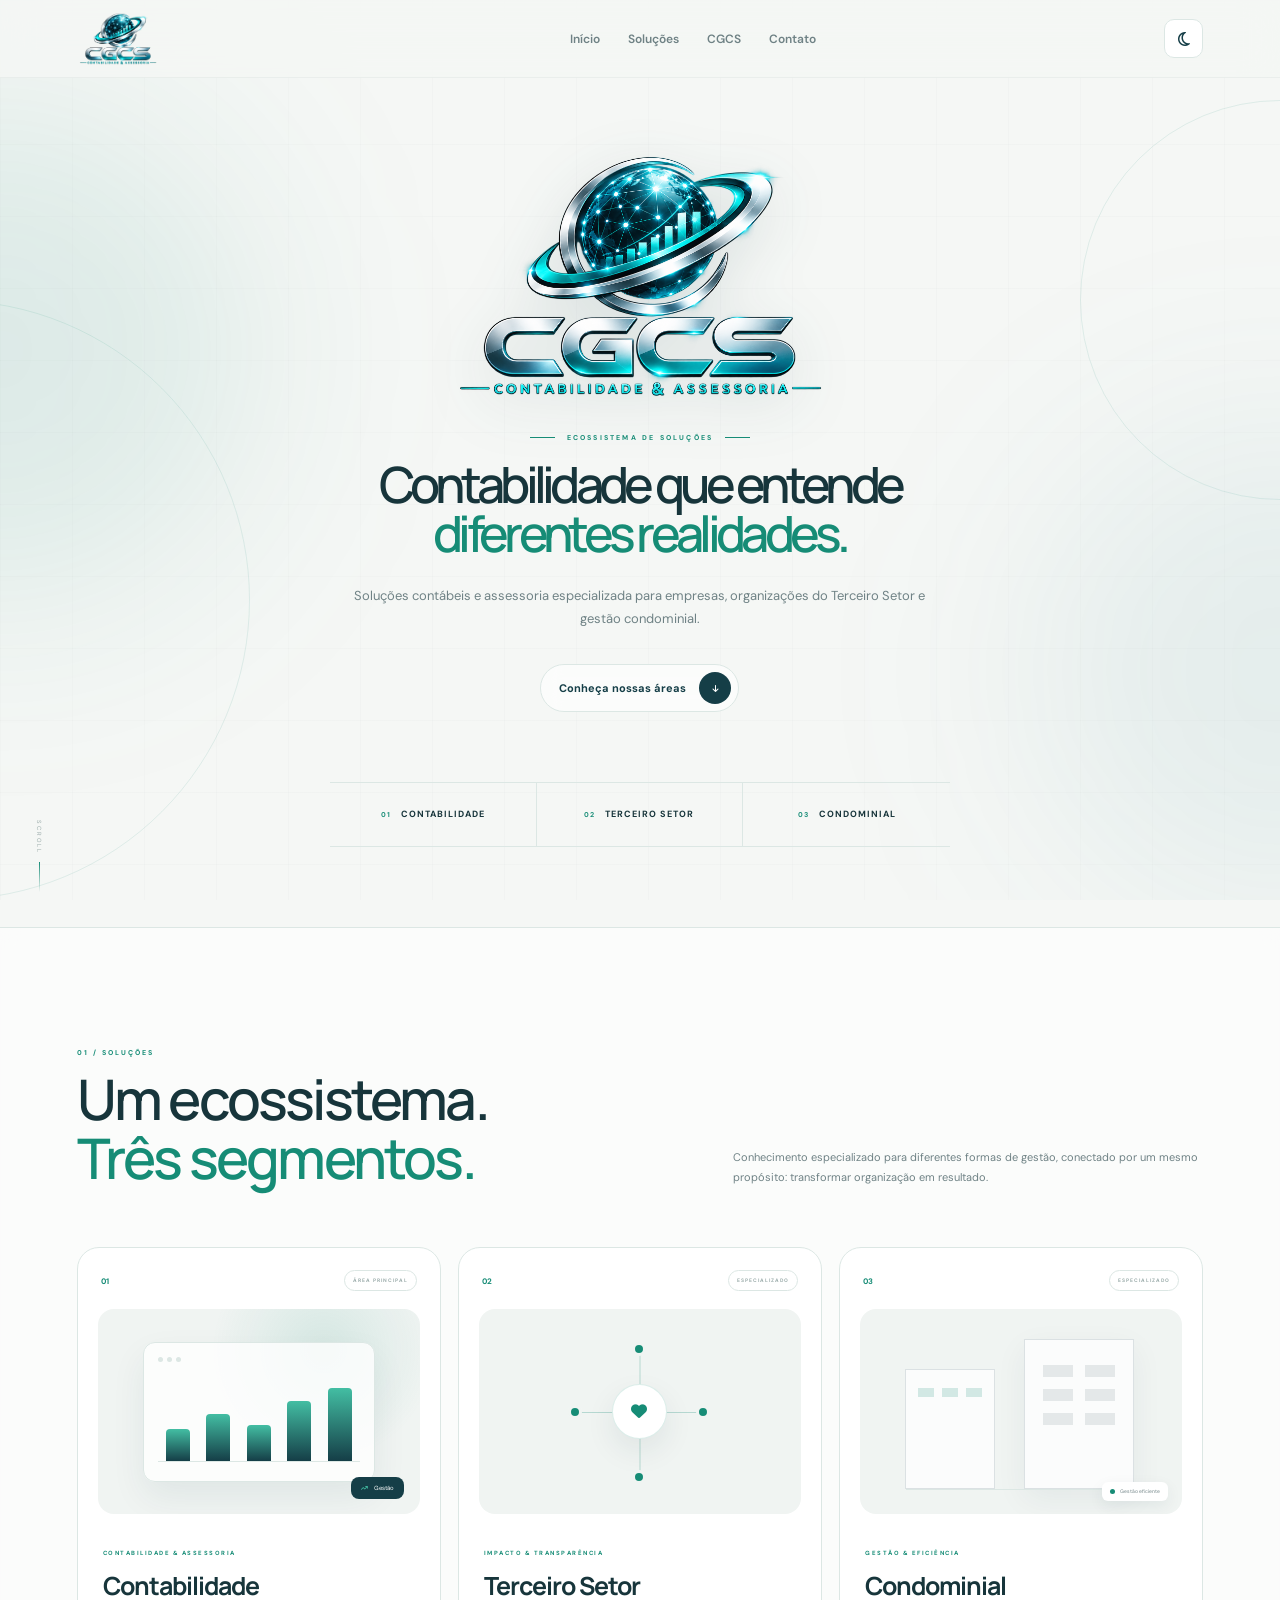
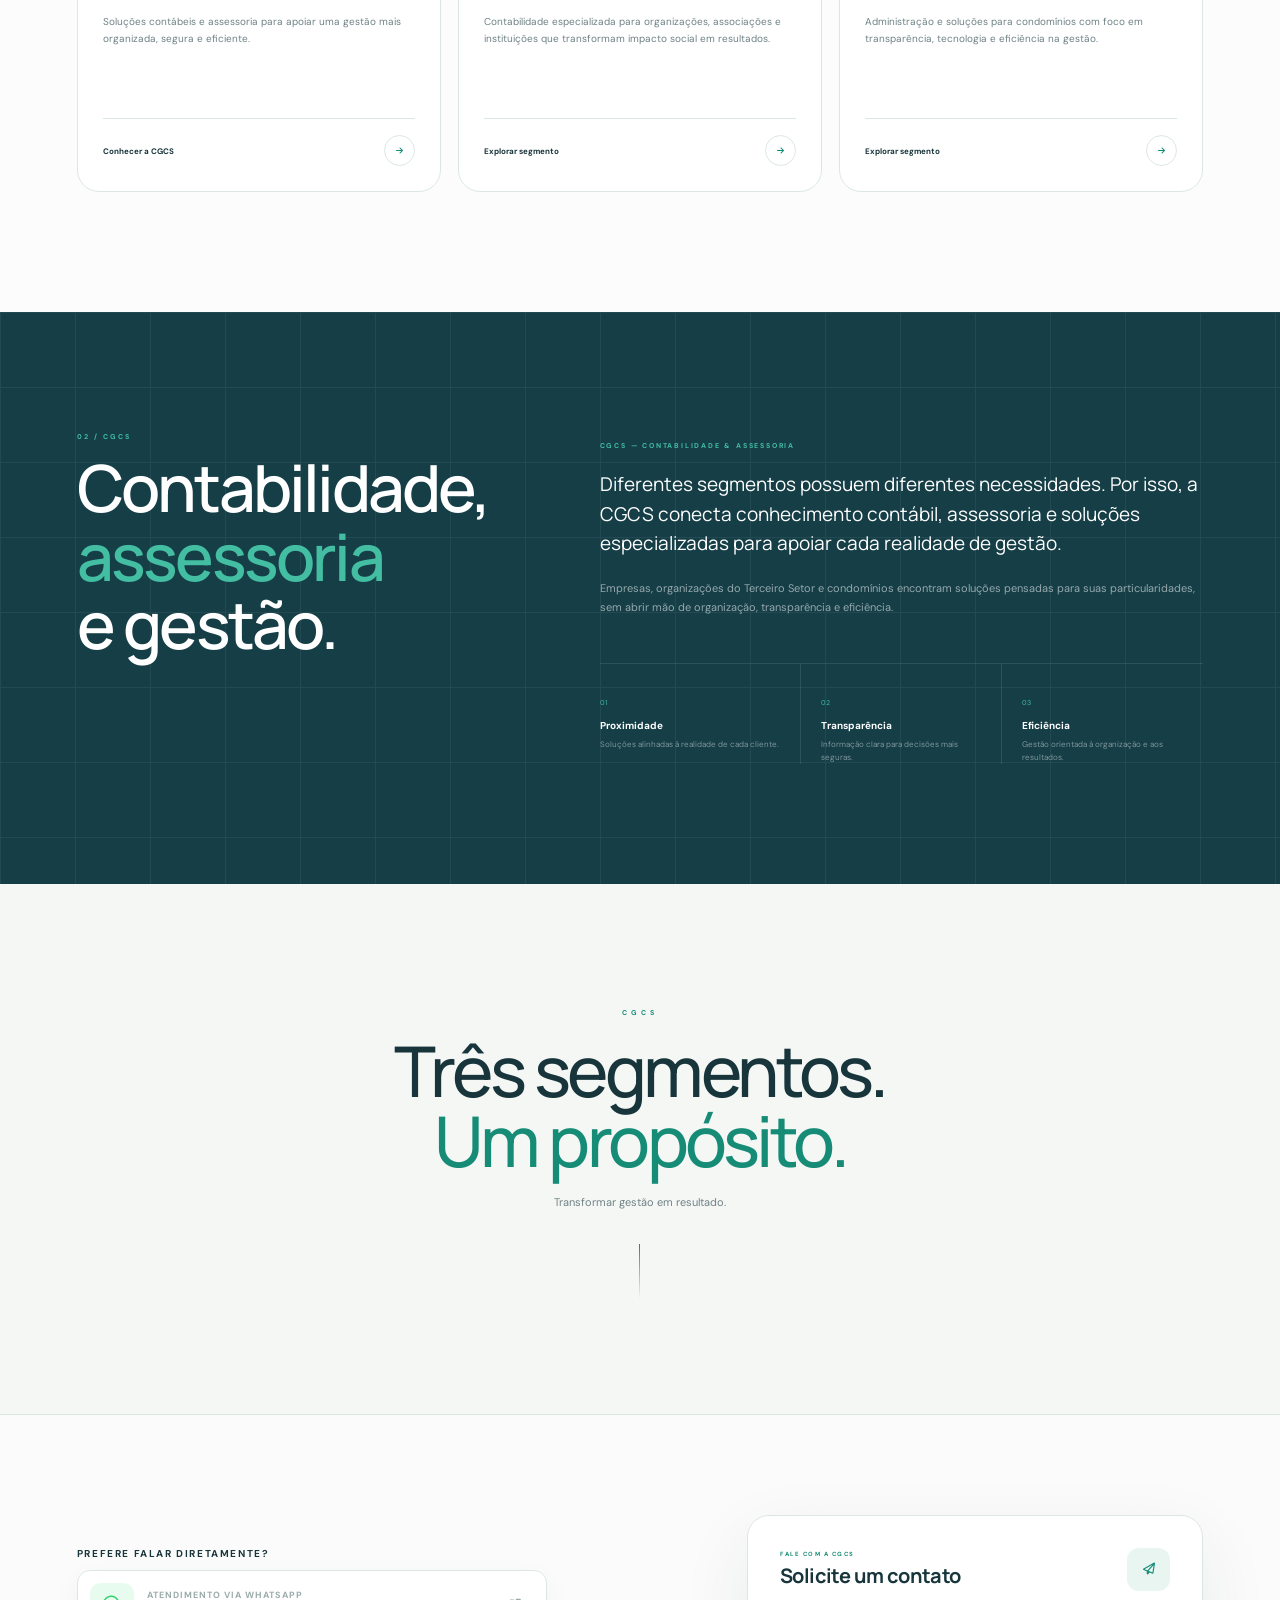
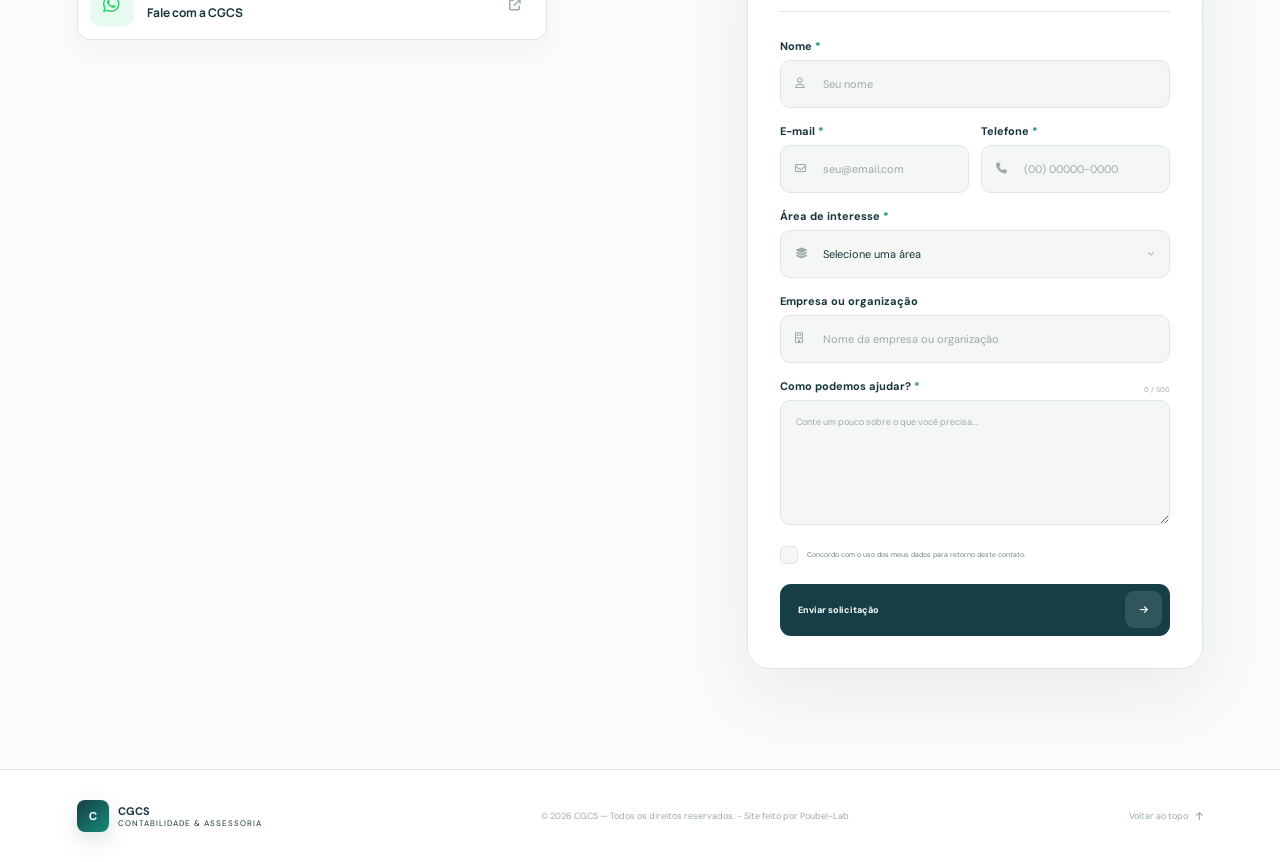
==== commit 76dea960: "Teste imagem" ====
--- a/index.html
+++ b/index.html
@@ -65,7 +65,7 @@
         <!-- MARCA -->
 <a href="#inicio" class="brand brand-logo">
     <img
-        src="logo-cgcs.png"
+        src="logo-cgcs.webp"
         alt="CGCS - Contabilidade & Assessoria"
         class="header-logo"
     >
--- a/style.css
+++ b/style.css
@@ -3037,9 +3037,7 @@
     height: 48px;
 
     padding: 0 42px;
-
     border-radius: 10px;
-
     font-size: 11px;
 }
 
